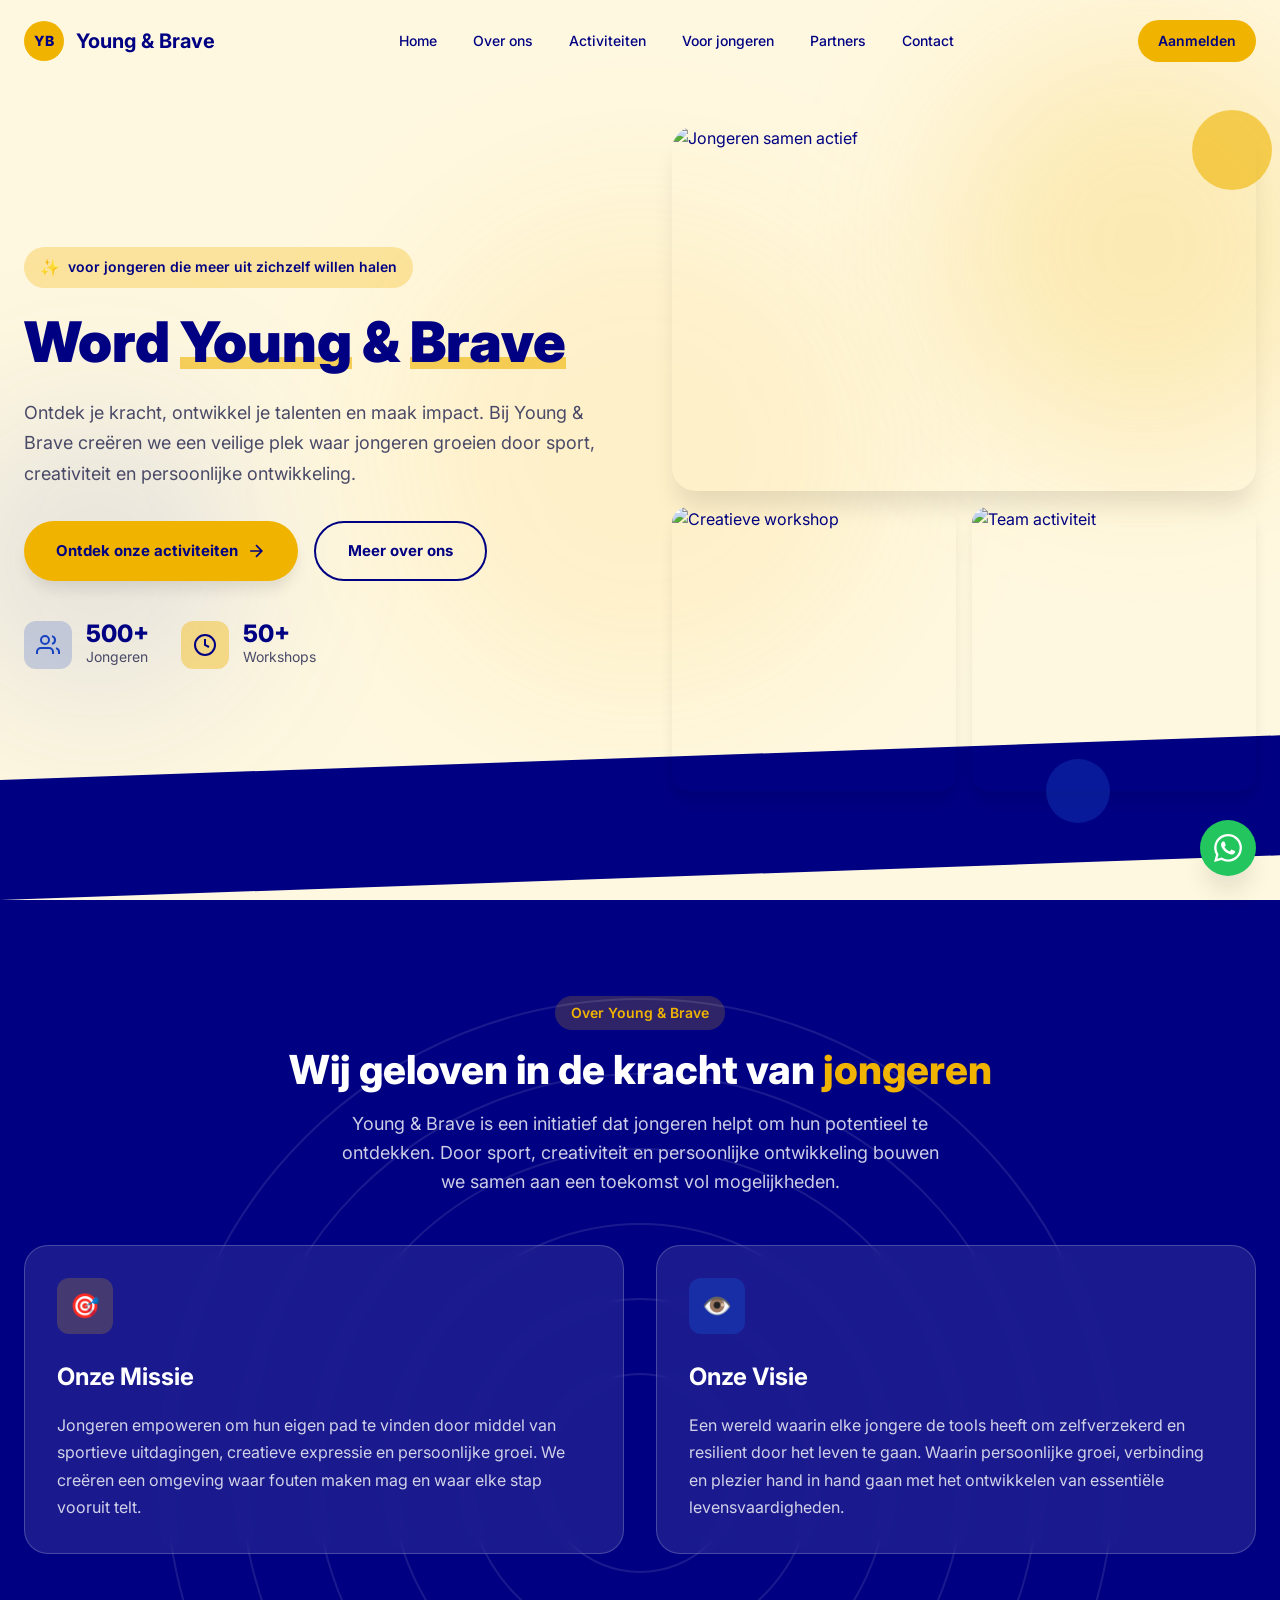
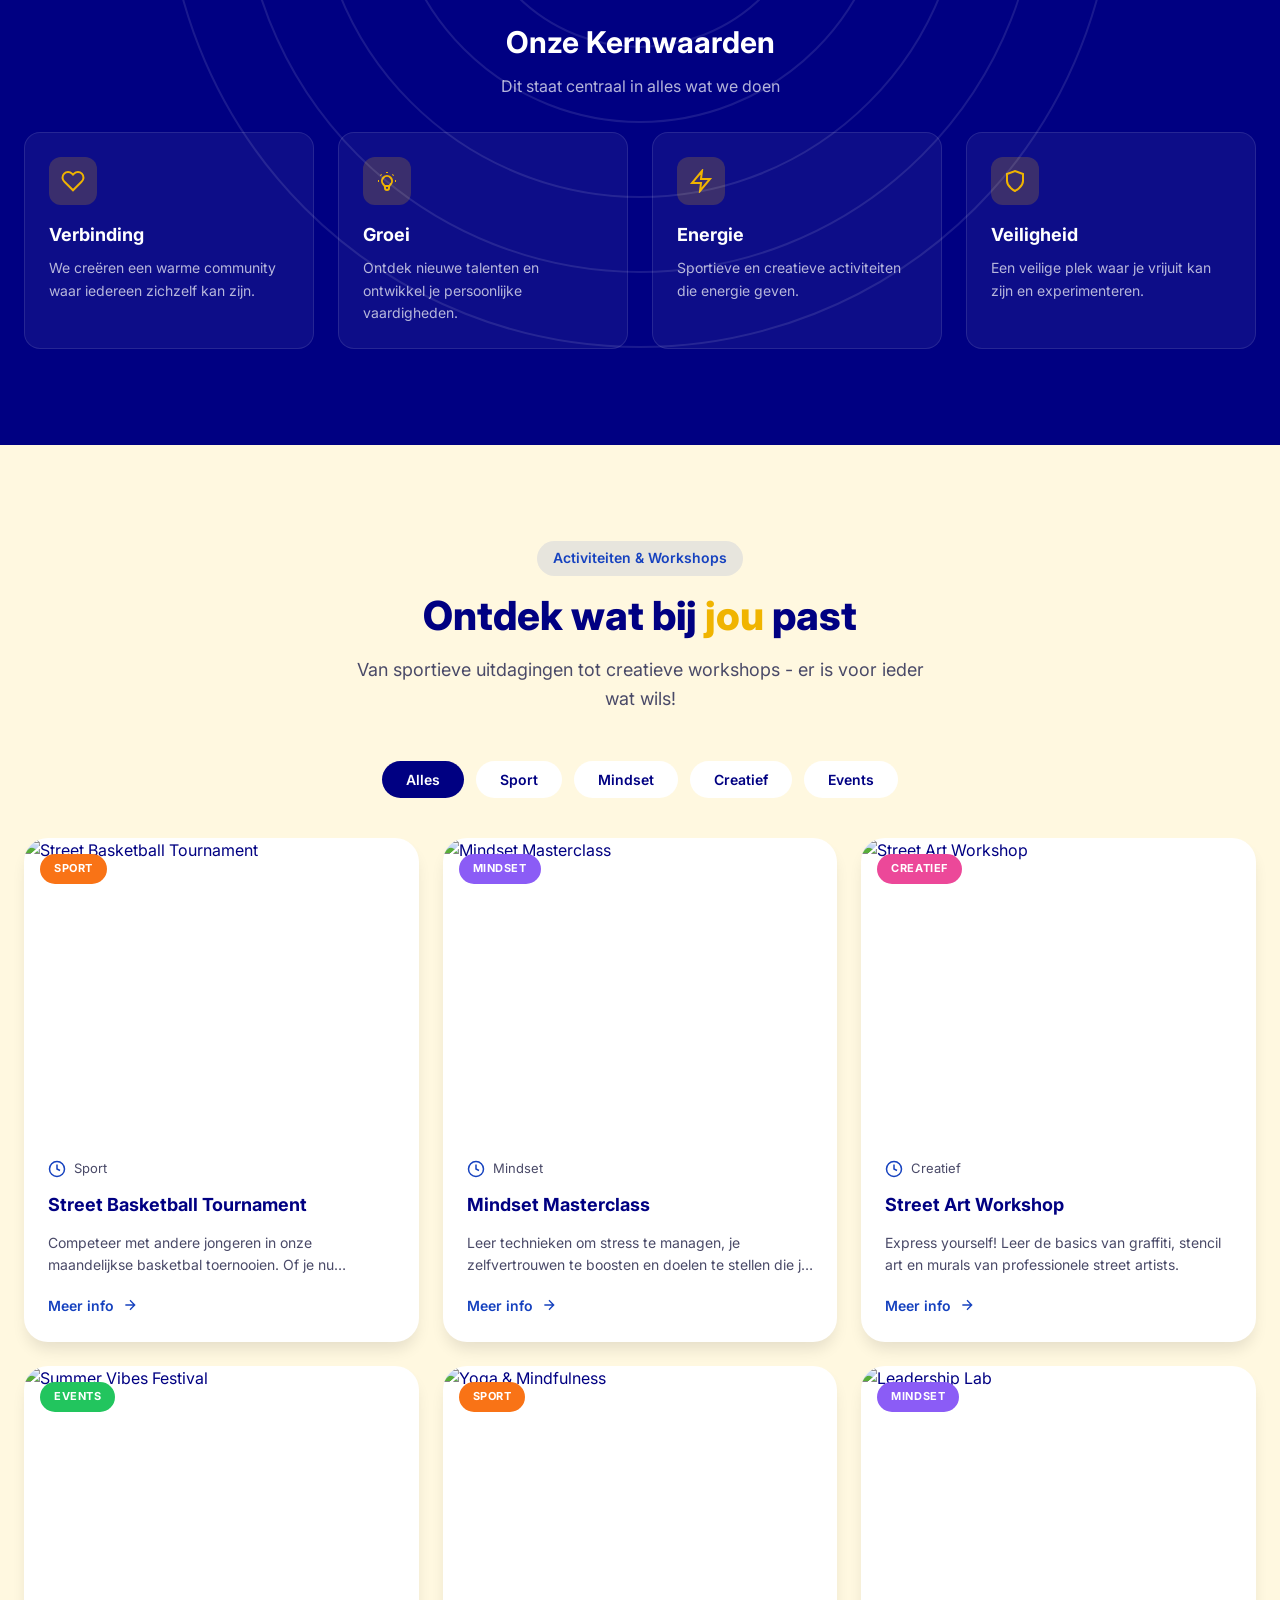
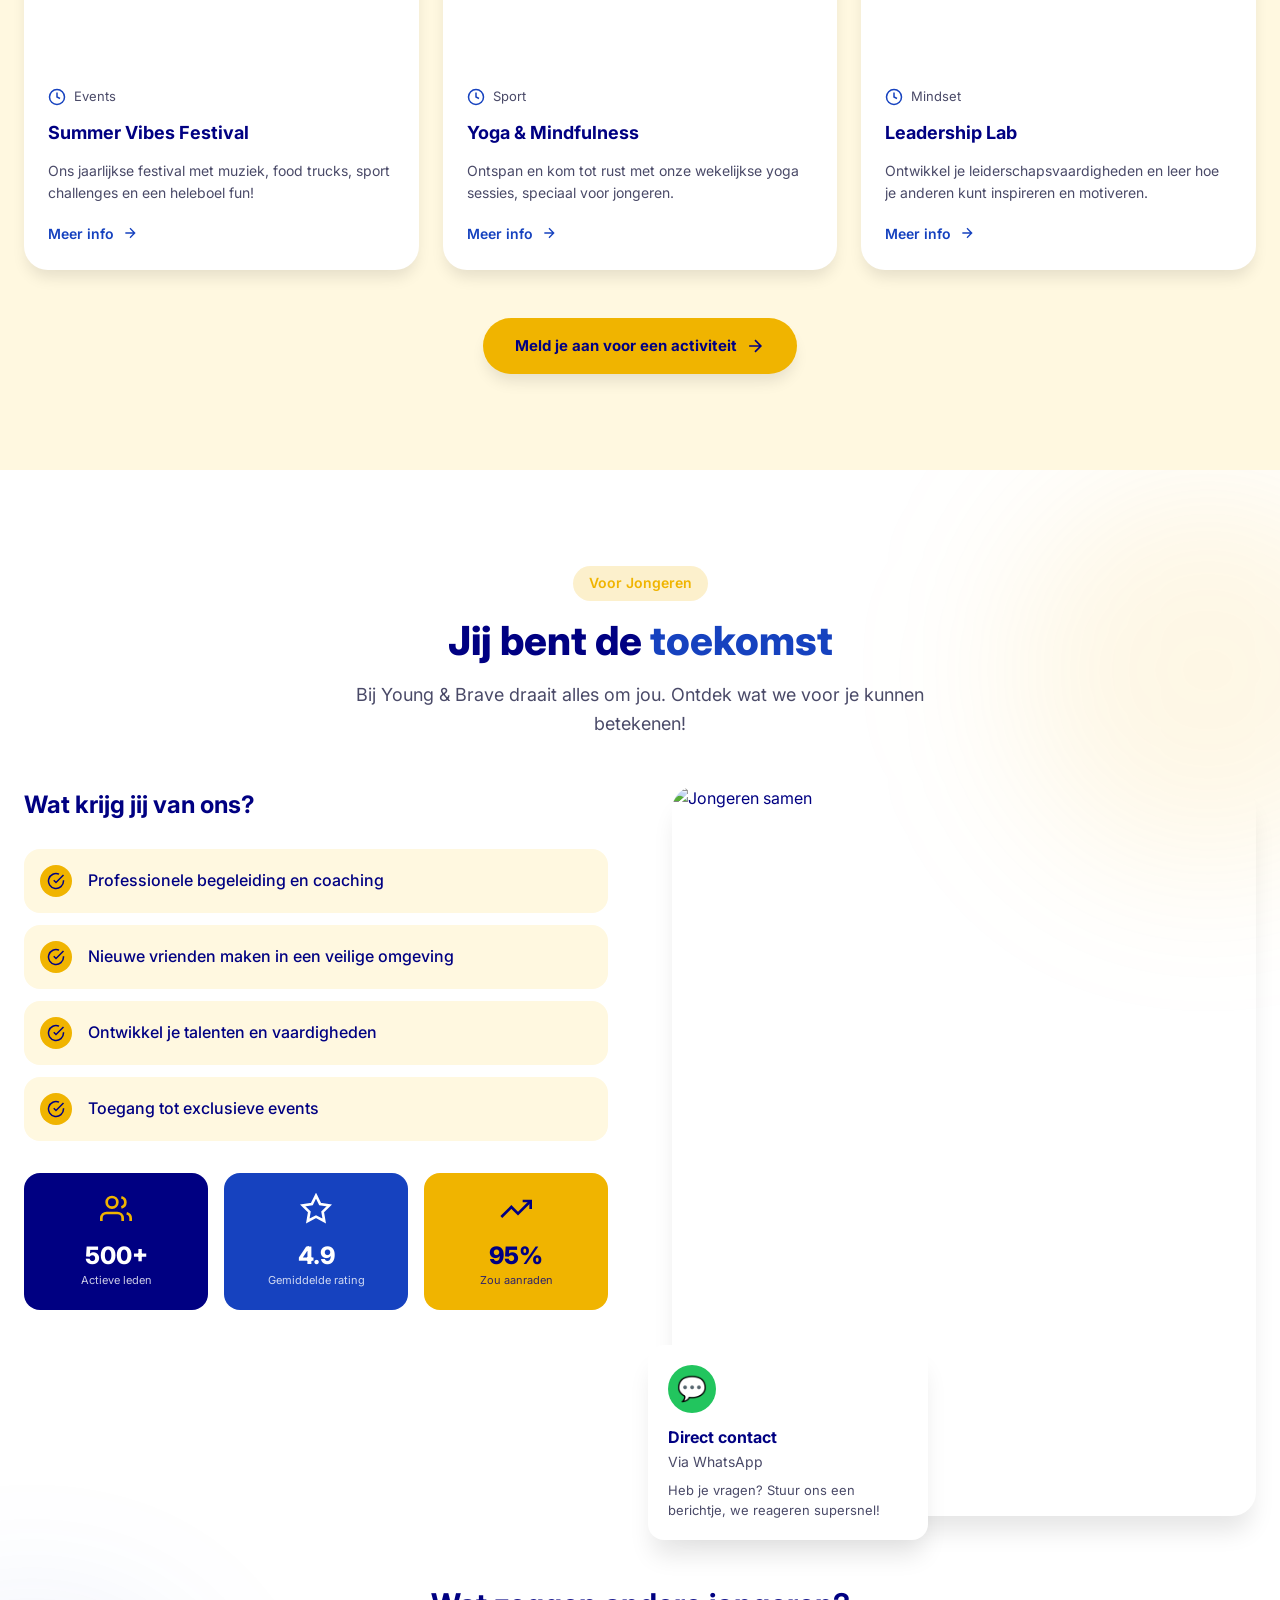
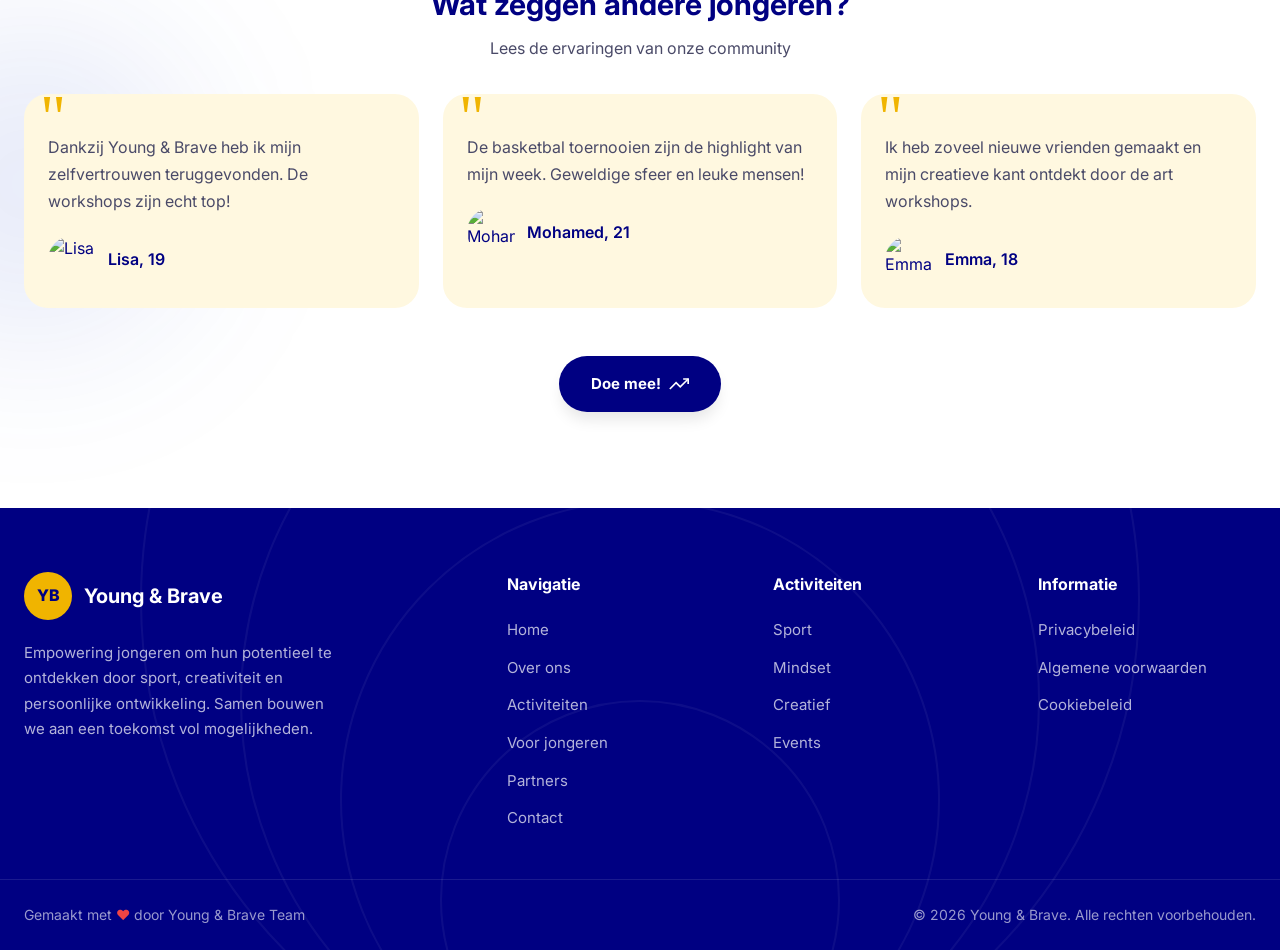
==== index.html @ 2038a85f "Add files via upload" ====
<!DOCTYPE html>
<html lang="nl">
<head>
    <meta charset="UTF-8">
    <meta name="viewport" content="width=device-width, initial-scale=1.0">
    <meta name="description" content="Young & Strong helpt jongeren met sport, mindset en creatieve workshops. Voor persoonlijke groei, zelfvertrouwen en toekomstontwikkeling.">
    <title>Young and Brave</title>

    <!-- Connecties -->
    <link rel="preconnect" href="https://fonts.googleapis.com">
    <link rel="preconnect" href="https://fonts.gstatic.com" crossorigin>
    <link href="https://fonts.googleapis.com/css2?family=Inter:wght@400;500;600;700;800;900&display=swap" rel="stylesheet">
    <link rel="stylesheet" href="style.css">
</head>
<body>
    <!-- Loading Animation -->
    <div id="loader" class="loader">
      <div class="loader-content">
        <div class="loader-logo">
          <div class="loader-circle">
            <span>YB</span>
          </div>
        </div>
        <div class="loader-text">
          <span class="loader-word">Young</span>
          <span class="loader-ampersand">&</span>
          <span class="loader-word">Brave</span>
        </div>
        <div class="loader-bar">
          <div class="loader-progress"></div>
        </div>
      </div>
    </div>
  
    <!-- Navigation -->
    <nav id="navbar" class="navbar">
      <div class="nav-container">
        <a href="index.html" class="nav-logo">
          <div class="logo-circle">YB</div>
          <span class="logo-text">Young & Brave</span>
        </a>
        
        <div class="nav-links" id="navLinks">
          <a href="index.html" class="nav-link">Home</a>
          <a href="overOns.html" class="nav-link">Over ons</a>
          <a href="activiteiten.html" class="nav-link">Activiteiten</a>
          <a href="voorJongeren.html" class="nav-link">Voor jongeren</a>
          <a href="partners.html" class="nav-link">Partners</a>
          <a href="contact.html" class="nav-link">Contact</a>
        </div>
        
        <a href="contact.html" class="nav-cta">Aanmelden</a>
        
        <button class="nav-toggle" id="navToggle" aria-label="Menu">
          <span></span>
          <span></span>
          <span></span>
        </button>
      </div>
    </nav>

    <!-- Mobile Menu -->
    <div class="mobile-menu" id="mobileMenu">
        <a href="index.html" class="mobile-link">Home</a>
        <a href="overOns.html" class="mobile-link">Over ons</a>
        <a href="activiteiten.html" class="mobile-link">Activiteiten</a>
        <a href="voorJongeren.html" class="mobile-link">Voor jongeren</a>
        <a href="partners.html" class="mobile-link">Partners</a>
        <a href="contact.html" class="mobile-link">Contact</a>
        <a href="contact.html" class="mobile-cta">Aanmelden</a>
    </div>

    <!-- Hero Section -->
  <section id="home" class="hero">
    <div class="hero-bg">
      <div class="hero-blob hero-blob-1"></div>
      <div class="hero-blob hero-blob-2"></div>
      <div class="hero-blob hero-blob-3"></div>
    </div>
    <div class="hero-diagonal"></div>
    
    <div class="container">
      <div class="hero-grid">
        <div class="hero-content">
          <div class="hero-badge">
            <span class="hero-badge-icon">✨</span>
            <span>voor jongeren die meer uit zichzelf willen halen</span>
          </div>
          
          <h1 class="hero-title">
            Word <span class="highlight">Young</span> & <span class="highlight">Brave</span>
          </h1>
          
          <p class="hero-text">
            Ontdek je kracht, ontwikkel je talenten en maak impact. Bij Young & Brave creëren we een veilige plek waar jongeren groeien door sport, creativiteit en persoonlijke ontwikkeling.
          </p>
          
          <div class="hero-buttons">
            <a href="activiteiten.html" class="btn btn-primary">
              Ontdek onze activiteiten
              <svg class="btn-icon" viewBox="0 0 24 24" fill="none" stroke="currentColor" stroke-width="2">
                <path d="M5 12h14M12 5l7 7-7 7"/>
              </svg>
            </a>
            <a href="overOns.html" class="btn btn-secondary">Meer over ons</a>
          </div>
          
          <div class="hero-stats">
            <div class="hero-stat">
              <div class="hero-stat-icon">
                <svg viewBox="0 0 24 24" fill="none" stroke="currentColor" stroke-width="2">
                  <path d="M17 21v-2a4 4 0 0 0-4-4H5a4 4 0 0 0-4 4v2"/>
                  <circle cx="9" cy="7" r="4"/>
                  <path d="M23 21v-2a4 4 0 0 0-3-3.87M16 3.13a4 4 0 0 1 0 7.75"/>
                </svg>
              </div>
              <div>
                <p class="hero-stat-number">500+</p>
                <p class="hero-stat-label">Jongeren</p>
              </div>
            </div>
            <div class="hero-stat">
              <div class="hero-stat-icon hero-stat-icon--yellow">
                <svg viewBox="0 0 24 24" fill="none" stroke="currentColor" stroke-width="2">
                  <circle cx="12" cy="12" r="10"/>
                  <path d="M12 6v6l4 2"/>
                </svg>
              </div>
              <div>
                <p class="hero-stat-number">50+</p>
                <p class="hero-stat-label">Workshops</p>
              </div>
            </div>
          </div>
        </div>
        
        <div class="hero-images">
          <div class="hero-image-grid">
            <div class="hero-image-main">
              <img src="https://images.unsplash.com/photo-1529156069898-49953e39b3ac?w=800&q=80" alt="Jongeren samen actief">
            </div>
            <div class="hero-image-small">
              <img src="https://images.unsplash.com/photo-1517486808906-6ca8b3f04846?w=400&q=80" alt="Creatieve workshop">
            </div>
            <div class="hero-image-small">
              <img src="https://images.unsplash.com/photo-1576267423445-b2e0074d68a4?w=400&q=80" alt="Team activiteit">
            </div>
          </div>
          <div class="hero-deco hero-deco-1"></div>
          <div class="hero-deco hero-deco-2"></div>
        </div>
      </div>
    </div>
  </section>

<!-- About Section -->
<section id="over-ons" class="about">
  <div class="about-rings">
    <div class="about-ring"></div>
    <div class="about-ring"></div>
    <div class="about-ring"></div>
    <div class="about-ring"></div>
    <div class="about-ring"></div>
    <div class="about-ring"></div>
  </div>
  
  <div class="container">
    <div class="section-header section-header--light">
      <span class="section-badge section-badge--yellow">Over Young & Brave</span>
      <h2 class="section-title">Wij geloven in de kracht van <span class="text-yellow">jongeren</span></h2>
      <p class="section-text">Young & Brave is een initiatief dat jongeren helpt om hun potentieel te ontdekken. Door sport, creativiteit en persoonlijke ontwikkeling bouwen we samen aan een toekomst vol mogelijkheden.</p>
    </div>
    
    <div class="about-cards">
      <div class="about-card">
        <div class="about-card-icon about-card-icon--yellow">🎯</div>
        <h3 class="about-card-title">Onze Missie</h3>
        <p class="about-card-text">Jongeren empoweren om hun eigen pad te vinden door middel van sportieve uitdagingen, creatieve expressie en persoonlijke groei. We creëren een omgeving waar fouten maken mag en waar elke stap vooruit telt.</p>
      </div>
      <div class="about-card">
        <div class="about-card-icon about-card-icon--blue">👁️</div>
        <h3 class="about-card-title">Onze Visie</h3>
        <p class="about-card-text">Een wereld waarin elke jongere de tools heeft om zelfverzekerd en resilient door het leven te gaan. Waarin persoonlijke groei, verbinding en plezier hand in hand gaan met het ontwikkelen van essentiële levensvaardigheden.</p>
      </div>
    </div>
    
    <div class="values-header">
      <h3 class="values-title">Onze Kernwaarden</h3>
      <p class="values-subtitle">Dit staat centraal in alles wat we doen</p>
    </div>
    
    <div class="values-grid">
      <div class="value-card">
        <div class="value-icon">
          <svg viewBox="0 0 24 24" fill="none" stroke="currentColor" stroke-width="2">
            <path d="M20.84 4.61a5.5 5.5 0 0 0-7.78 0L12 5.67l-1.06-1.06a5.5 5.5 0 0 0-7.78 7.78l1.06 1.06L12 21.23l7.78-7.78 1.06-1.06a5.5 5.5 0 0 0 0-7.78z"/>
          </svg>
        </div>
        <h4 class="value-title">Verbinding</h4>
        <p class="value-text">We creëren een warme community waar iedereen zichzelf kan zijn.</p>
      </div>
      <div class="value-card">
        <div class="value-icon">
          <svg viewBox="0 0 24 24" fill="none" stroke="currentColor" stroke-width="2">
            <path d="M9.663 17h4.673M12 3v1m6.364 1.636l-.707.707M21 12h-1M4 12H3m3.343-5.657l-.707-.707m2.828 9.9a5 5 0 117.072 0l-.548.547A3.374 3.374 0 0014 18.469V19a2 2 0 11-4 0v-.531c0-.895-.356-1.754-.988-2.386l-.548-.547z"/>
          </svg>
        </div>
        <h4 class="value-title">Groei</h4>
        <p class="value-text">Ontdek nieuwe talenten en ontwikkel je persoonlijke vaardigheden.</p>
      </div>
      <div class="value-card">
        <div class="value-icon">
          <svg viewBox="0 0 24 24" fill="none" stroke="currentColor" stroke-width="2">
            <polygon points="13 2 3 14 12 14 11 22 21 10 12 10 13 2"/>
          </svg>
        </div>
        <h4 class="value-title">Energie</h4>
        <p class="value-text">Sportieve en creatieve activiteiten die energie geven.</p>
      </div>
      <div class="value-card">
        <div class="value-icon">
          <svg viewBox="0 0 24 24" fill="none" stroke="currentColor" stroke-width="2">
            <path d="M12 22s8-4 8-10V5l-8-3-8 3v7c0 6 8 10 8 10z"/>
          </svg>
        </div>
        <h4 class="value-title">Veiligheid</h4>
        <p class="value-text">Een veilige plek waar je vrijuit kan zijn en experimenteren.</p>
      </div>
    </div>
  </div>
</section>

<!-- Activities Section -->
<section id="activiteiten" class="activities">
  <div class="container">
    <div class="section-header">
      <span class="section-badge section-badge--blue">Activiteiten & Workshops</span>
      <h2 class="section-title">Ontdek wat bij <span class="text-yellow">jou</span> past</h2>
      <p class="section-text">Van sportieve uitdagingen tot creatieve workshops - er is voor ieder wat wils!</p>
    </div>
    
    <div class="filter-buttons">
      <button class="filter-btn active" data-filter="all">Alles</button>
      <button class="filter-btn" data-filter="sport">Sport</button>
      <button class="filter-btn" data-filter="mindset">Mindset</button>
      <button class="filter-btn" data-filter="creatief">Creatief</button>
      <button class="filter-btn" data-filter="events">Events</button>
    </div>
    
    <div class="activities-grid" id="activitiesGrid">
      <!-- Activities will be loaded by JS -->
    </div>
    
    <div class="activities-cta">
      <a href="contact.html" class="btn btn-primary">
        Meld je aan voor een activiteit
        <svg class="btn-icon" viewBox="0 0 24 24" fill="none" stroke="currentColor" stroke-width="2">
          <path d="M5 12h14M12 5l7 7-7 7"/>
        </svg>
      </a>
    </div>
  </div>
</section>

<!-- Activity Modal -->
<div class="modal" id="activityModal">
  <div class="modal-overlay"></div>
  <div class="modal-content">
    <button class="modal-close" aria-label="Sluiten">
      <svg viewBox="0 0 24 24" fill="none" stroke="currentColor" stroke-width="2">
        <path d="M18 6L6 18M6 6l12 12"/>
      </svg>
    </button>
    <div class="modal-body" id="modalBody">
      <!-- Modal content loaded by JS -->
    </div>
  </div>
</div>

<!-- For Youth Section -->
<section id="voor-jongeren" class="for-youth">
  <div class="for-youth-bg">
    <div class="for-youth-blob for-youth-blob-1"></div>
    <div class="for-youth-blob for-youth-blob-2"></div>
  </div>
  
  <div class="container">
    <div class="section-header">
      <span class="section-badge section-badge--yellow">Voor Jongeren</span>
      <h2 class="section-title">Jij bent de <span class="text-blue">toekomst</span></h2>
      <p class="section-text">Bij Young & Brave draait alles om jou. Ontdek wat we voor je kunnen betekenen!</p>
    </div>
    
    <div class="for-youth-grid">
      <div class="benefits-section">
        <h3 class="benefits-title">Wat krijg jij van ons?</h3>
        <div class="benefits-list">
          <div class="benefit-item">
            <div class="benefit-icon">
              <svg viewBox="0 0 24 24" fill="none" stroke="currentColor" stroke-width="2">
                <path d="M22 11.08V12a10 10 0 11-5.93-9.14"/>
                <polyline points="22 4 12 14.01 9 11.01"/>
              </svg>
            </div>
            <p class="benefit-text">Professionele begeleiding en coaching</p>
          </div>
          <div class="benefit-item">
            <div class="benefit-icon">
              <svg viewBox="0 0 24 24" fill="none" stroke="currentColor" stroke-width="2">
                <path d="M22 11.08V12a10 10 0 11-5.93-9.14"/>
                <polyline points="22 4 12 14.01 9 11.01"/>
              </svg>
            </div>
            <p class="benefit-text">Nieuwe vrienden maken in een veilige omgeving</p>
          </div>
          <div class="benefit-item">
            <div class="benefit-icon">
              <svg viewBox="0 0 24 24" fill="none" stroke="currentColor" stroke-width="2">
                <path d="M22 11.08V12a10 10 0 11-5.93-9.14"/>
                <polyline points="22 4 12 14.01 9 11.01"/>
              </svg>
            </div>
            <p class="benefit-text">Ontwikkel je talenten en vaardigheden</p>
          </div>
          <div class="benefit-item">
            <div class="benefit-icon">
              <svg viewBox="0 0 24 24" fill="none" stroke="currentColor" stroke-width="2">
                <path d="M22 11.08V12a10 10 0 11-5.93-9.14"/>
                <polyline points="22 4 12 14.01 9 11.01"/>
              </svg>
            </div>
            <p class="benefit-text">Toegang tot exclusieve events</p>
          </div>
        </div>
        
        <div class="stats-row">
          <div class="stat-box stat-box--navy">
            <svg viewBox="0 0 24 24" fill="none" stroke="currentColor" stroke-width="2">
              <path d="M17 21v-2a4 4 0 0 0-4-4H5a4 4 0 0 0-4 4v2"/>
              <circle cx="9" cy="7" r="4"/>
              <path d="M23 21v-2a4 4 0 0 0-3-3.87M16 3.13a4 4 0 0 1 0 7.75"/>
            </svg>
            <p class="stat-number">500+</p>
            <p class="stat-label">Actieve leden</p>
          </div>
          <div class="stat-box stat-box--blue">
            <svg viewBox="0 0 24 24" fill="none" stroke="currentColor" stroke-width="2">
              <polygon points="12 2 15.09 8.26 22 9.27 17 14.14 18.18 21.02 12 17.77 5.82 21.02 7 14.14 2 9.27 8.91 8.26 12 2"/>
            </svg>
            <p class="stat-number">4.9</p>
            <p class="stat-label">Gemiddelde rating</p>
          </div>
          <div class="stat-box stat-box--yellow">
            <svg viewBox="0 0 24 24" fill="none" stroke="currentColor" stroke-width="2">
              <polyline points="23 6 13.5 15.5 8.5 10.5 1 18"/>
              <polyline points="17 6 23 6 23 12"/>
            </svg>
            <p class="stat-number">95%</p>
            <p class="stat-label">Zou aanraden</p>
          </div>
        </div>
      </div>
      
      <div class="for-youth-image">
        <div class="for-youth-img-wrapper">
          <img src="https://images.unsplash.com/photo-1529156069898-49953e39b3ac?w=800&q=80" alt="Jongeren samen">
        </div>
        <div class="whatsapp-card">
          <div class="whatsapp-icon">💬</div>
          <div>
            <p class="whatsapp-title">Direct contact</p>
            <p class="whatsapp-text">Via WhatsApp</p>
          </div>
          <p class="whatsapp-desc">Heb je vragen? Stuur ons een berichtje, we reageren supersnel!</p>
        </div>
      </div>
    </div>
    
    <div class="testimonials-section">
      <h3 class="testimonials-title">Wat zeggen andere jongeren?</h3>
      <p class="testimonials-subtitle">Lees de ervaringen van onze community</p>
      
      <div class="testimonials-grid">
        <div class="testimonial-card">
          <span class="testimonial-quote">"</span>
          <p class="testimonial-text">Dankzij Young & Brave heb ik mijn zelfvertrouwen teruggevonden. De workshops zijn echt top!</p>
          <div class="testimonial-author">
            <img src="https://images.unsplash.com/photo-1494790108377-be9c29b29330?w=100&q=80" alt="Lisa" class="testimonial-avatar">
            <p class="testimonial-name">Lisa, 19</p>
          </div>
        </div>
        <div class="testimonial-card">
          <span class="testimonial-quote">"</span>
          <p class="testimonial-text">De basketbal toernooien zijn de highlight van mijn week. Geweldige sfeer en leuke mensen!</p>
          <div class="testimonial-author">
            <img src="https://images.unsplash.com/photo-1507003211169-0a1dd7228f2d?w=100&q=80" alt="Mohamed" class="testimonial-avatar">
            <p class="testimonial-name">Mohamed, 21</p>
          </div>
        </div>
        <div class="testimonial-card">
          <span class="testimonial-quote">"</span>
          <p class="testimonial-text">Ik heb zoveel nieuwe vrienden gemaakt en mijn creatieve kant ontdekt door de art workshops.</p>
          <div class="testimonial-author">
            <img src="https://images.unsplash.com/photo-1438761681033-6461ffad8d80?w=100&q=80" alt="Emma" class="testimonial-avatar">
            <p class="testimonial-name">Emma, 18</p>
          </div>
        </div>
      </div>
    </div>
    
    <div class="for-youth-cta">
      <a href="contact.html" class="btn btn-navy">
        Doe mee!
        <svg class="btn-icon" viewBox="0 0 24 24" fill="none" stroke="currentColor" stroke-width="2">
          <polyline points="23 6 13.5 15.5 8.5 10.5 1 18"/>
          <polyline points="17 6 23 6 23 12"/>
        </svg>
      </a>
    </div>
  </div>
</section>


<!-- Footer -->
<footer class="footer">
  <div class="footer-rings">
    <div class="footer-ring"></div>
    <div class="footer-ring"></div>
    <div class="footer-ring"></div>
    <div class="footer-ring"></div>
  </div>
  
  <div class="container">
    <div class="footer-grid">
      <div class="footer-brand">
        <div class="footer-logo">
          <div class="footer-logo-circle">YB</div>
          <span class="footer-logo-text">Young & Brave</span>
        </div>
        <p class="footer-text">Empowering jongeren om hun potentieel te ontdekken door sport, creativiteit en persoonlijke ontwikkeling. Samen bouwen we aan een toekomst vol mogelijkheden.</p>
      </div>
      
      <div class="footer-links">
        <h4 class="footer-title">Navigatie</h4>
        <ul>
          <li><a href="index.html">Home</a></li>
          <li><a href="overOns.html">Over ons</a></li>
          <li><a href="activiteiten.html">Activiteiten</a></li>
          <li><a href="voorJongeren.html">Voor jongeren</a></li>
          <li><a href="partners.html">Partners</a></li>
          <li><a href="contact.html">Contact</a></li>
        </ul>
      </div>
      
      <div class="footer-links">
        <h4 class="footer-title">Activiteiten</h4>
        <ul>
          <li><a href="activiteiten.html">Sport</a></li>
          <li><a href="activiteiten.html">Mindset</a></li>
          <li><a href="activiteiten.html">Creatief</a></li>
          <li><a href="activiteiten.html">Events</a></li>
        </ul>
      </div>
      
      <div class="footer-links">
        <h4 class="footer-title">Informatie</h4>
        <ul>
          <li><a href="#" onclick="alert('Binnenkort beschikbaar!')">Privacybeleid</a></li>
          <li><a href="#" onclick="alert('Binnenkort beschikbaar!')">Algemene voorwaarden</a></li>
          <li><a href="#" onclick="alert('Binnenkort beschikbaar!')">Cookiebeleid</a></li>
        </ul>
      </div>
    </div>
  </div>
  
  <div class="footer-bottom">
    <div class="container">
      <div class="footer-bottom-content">
        <p class="footer-credit">
          Gemaakt met <span>❤️</span> door Young & Brave Team
        </p>
        <p class="footer-copyright">© 2026 Young & Brave. Alle rechten voorbehouden.</p>
      </div>
    </div>
  </div>
</footer>

<!-- WhatsApp Button -->
<a href="https://wa.me/31682370642?text=Hoi!%20Ik%20heb%20een%20vraag%20over%20Young%20%26%20Brave." 
   target="_blank" 
   class="whatsapp-btn" 
   aria-label="Contact via WhatsApp">
  <svg viewBox="0 0 24 24" fill="currentColor">
    <path d="M17.472 14.382c-.297-.149-1.758-.867-2.03-.967-.273-.099-.471-.148-.67.15-.197.297-.767.966-.94 1.164-.173.199-.347.223-.644.075-.297-.15-1.255-.463-2.39-1.475-.883-.788-1.48-1.761-1.653-2.059-.173-.297-.018-.458.13-.606.134-.133.298-.347.446-.52.149-.174.198-.298.298-.497.099-.198.05-.371-.025-.52-.075-.149-.669-1.612-.916-2.207-.242-.579-.487-.5-.669-.51-.173-.008-.371-.01-.57-.01-.198 0-.52.074-.792.372-.272.297-1.04 1.016-1.04 2.479 0 1.462 1.065 2.875 1.213 3.074.149.198 2.096 3.2 5.077 4.487.709.306 1.262.489 1.694.625.712.227 1.36.195 1.871.118.571-.085 1.758-.719 2.006-1.413.248-.694.248-1.289.173-1.413-.074-.124-.272-.198-.57-.347m-5.421 7.403h-.004a9.87 9.87 0 01-5.031-1.378l-.361-.214-3.741.982.998-3.648-.235-.374a9.86 9.86 0 01-1.51-5.26c.001-5.45 4.436-9.884 9.888-9.884 2.64 0 5.122 1.03 6.988 2.898a9.825 9.825 0 012.893 6.994c-.003 5.45-4.437 9.884-9.885 9.884m8.413-18.297A11.815 11.815 0 0012.05 0C5.495 0 .16 5.335.157 11.892c0 2.096.547 4.142 1.588 5.945L.057 24l6.305-1.654a11.882 11.882 0 005.683 1.448h.005c6.554 0 11.89-5.335 11.893-11.893a11.821 11.821 0 00-3.48-8.413z"/>
  </svg>
  <span class="whatsapp-tooltip">Chat met ons!</span>
</a>

<!-- scripts -->
  <script src="main.js"></script>
</body>
</html>
---- style.css ----
/* ========================================
   YOUNG & BRAVE - CSS Stylesheet
   Pure HTML/CSS/JS Version
   ======================================== */

/* CSS Variables */
:root {
  /* Colors */
  --yb-navy: #000082;
  --yb-blue: #1642BF;
  --yb-yellow: #F0B400;
  --yb-yellow-hover: #D49B00;
  --yb-cream: #FFF8E0;
  --yb-white: #FFFFFF;
  
  /* Text Colors */
  --text-dark: #1a1a2e;
  --text-medium: #4a4a68;
  --text-light: #ffffff;
  
  /* Spacing */
  --container-max: 1280px;
  --section-padding: 6rem;
  
  /* Border Radius */
  --radius-sm: 0.5rem;
  --radius-md: 0.75rem;
  --radius-lg: 1rem;
  --radius-xl: 1.5rem;
  --radius-full: 9999px;
  
  /* Shadows */
  --shadow-sm: 0 1px 2px rgba(0, 0, 0, 0.05);
  --shadow-md: 0 4px 6px -1px rgba(0, 0, 0, 0.1);
  --shadow-lg: 0 10px 15px -3px rgba(0, 0, 0, 0.1);
  --shadow-xl: 0 20px 25px -5px rgba(0, 0, 0, 0.1);
  
  /* Transitions */
  --transition-fast: 0.15s ease;
  --transition-base: 0.3s ease;
  --transition-slow: 0.5s ease;
}

/* Reset & Base */
*, *::before, *::after {
  box-sizing: border-box;
  margin: 0;
  padding: 0;
}

html {
  scroll-behavior: smooth;
}

body {
  font-family: 'Inter', -apple-system, BlinkMacSystemFont, 'Segoe UI', Roboto, sans-serif;
  background-color: var(--yb-cream);
  color: var(--yb-navy);
  line-height: 1.6;
  overflow-x: hidden;
}

img {
  max-width: 100%;
  height: auto;
  display: block;
}

a {
  text-decoration: none;
  color: inherit;
}

button {
  font-family: inherit;
  cursor: pointer;
  border: none;
  background: none;
}

/* Container */
.container {
  max-width: var(--container-max);
  margin: 0 auto;
  padding: 0 1.5rem;
}

/* ========================================
   LOADER
   ======================================== */
.loader {
  position: fixed;
  inset: 0;
  background: var(--yb-navy);
  display: flex;
  align-items: center;
  justify-content: center;
  z-index: 9999;
  transition: opacity 0.5s ease, visibility 0.5s ease;
}

.loader.hidden {
  opacity: 0;
  visibility: hidden;
  pointer-events: none;
}

.loader-content {
  text-align: center;
}

.loader-logo {
  margin-bottom: 1.5rem;
}

.loader-circle {
  width: 80px;
  height: 80px;
  background: var(--yb-yellow);
  border-radius: 50%;
  display: flex;
  align-items: center;
  justify-content: center;
  margin: 0 auto;
  animation: loaderPulse 1.25s ease-in-out infinite;
}

.loader-circle span {
  font-size: 1.75rem;
  font-weight: 800;
  color: var(--yb-navy);
}

@keyframes loaderPulse {
  0%, 100% { transform: scale(1); }
  50% { transform: scale(1.1); }
}

.loader-text {
  font-size: 2rem;
  font-weight: 800;
  color: white;
  margin-bottom: 2rem;
}

.loader-word {
  display: inline-block;
  opacity: 0;
  transform: translateY(20px);
  animation: fadeInUp 0.42s ease forwards;
}

.loader-word:nth-child(1) { animation-delay: 0.25s; }
.loader-ampersand { 
  display: inline-block;
  color: var(--yb-yellow);
  margin: 0 0.25rem;
  opacity: 0;
  animation: fadeInUp 0.42s ease forwards 0.5s;
}
.loader-word:nth-child(3) { animation-delay: 0.58s; }

@keyframes fadeInUp {
  to {
    opacity: 1;
    transform: translateY(0);
  }
}

.loader-bar {
  width: 200px;
  height: 4px;
  background: rgba(255, 255, 255, 0.2);
  border-radius: var(--radius-full);
  overflow: hidden;
  margin: 0 auto;
}

.loader-progress {
  height: 100%;
  background: var(--yb-yellow);
  border-radius: var(--radius-full);
  width: 0;
  animation: loadProgress 1.25s ease forwards 0.25s;
}

@keyframes loadProgress {
  0% { width: 0; }
  50% { width: 60%; }
  100% { width: 100%; }
}

/* ========================================
   NAVIGATION
   ======================================== */
.navbar {
  position: fixed;
  top: 0;
  left: 0;
  right: 0;
  z-index: 1000;
  padding: 1.25rem 0;
  transition: all var(--transition-base);
}

.navbar.scrolled {
  background: rgba(0, 0, 130, 0.95);
  backdrop-filter: blur(10px);
  padding: 0.75rem 0;
  box-shadow: var(--shadow-lg);
}

.nav-container {
  max-width: var(--container-max);
  margin: 0 auto;
  padding: 0 1.5rem;
  display: flex;
  align-items: center;
  justify-content: space-between;
}

.nav-logo {
  display: flex;
  align-items: center;
  gap: 0.75rem;
}

.logo-circle {
  width: 40px;
  height: 40px;
  background: var(--yb-yellow);
  border-radius: 50%;
  display: flex;
  align-items: center;
  justify-content: center;
  font-weight: 800;
  font-size: 0.875rem;
  color: var(--yb-navy);
}

.logo-text {
  font-weight: 700;
  font-size: 1.25rem;
  color: var(--yb-navy);
  transition: color var(--transition-base);
}

.navbar.scrolled .logo-text {
  color: white;
}

.nav-links {
  display: flex;
  align-items: center;
  gap: 0.25rem;
}

.nav-link {
  padding: 0.5rem 1rem;
  font-size: 0.875rem;
  font-weight: 500;
  color: var(--yb-navy);
  border-radius: var(--radius-md);
  transition: all var(--transition-fast);
}

.nav-link:hover {
  background: rgba(240, 180, 0, 0.2);
}

.navbar.scrolled .nav-link {
  color: white;
}

.navbar.scrolled .nav-link:hover {
  background: rgba(240, 180, 0, 0.3);
  color: var(--yb-navy);
}

.nav-cta {
  display: inline-flex;
  padding: 0.625rem 1.25rem;
  background: var(--yb-yellow);
  color: var(--yb-navy);
  font-weight: 600;
  font-size: 0.875rem;
  border-radius: var(--radius-full);
  transition: all var(--transition-fast);
}

.nav-cta:hover {
  background: var(--yb-yellow-hover);
}

.nav-toggle {
  display: none;
  flex-direction: column;
  gap: 5px;
  padding: 5px;
}

.nav-toggle span {
  width: 24px;
  height: 2px;
  background: var(--yb-navy);
  transition: all var(--transition-fast);
}

.navbar.scrolled .nav-toggle span {
  background: white;
}

/* Mobile Menu */
.mobile-menu {
  position: fixed;
  top: 70px;
  left: 1rem;
  right: 1rem;
  background: rgba(0, 0, 130, 0.98);
  backdrop-filter: blur(10px);
  border-radius: var(--radius-xl);
  padding: 1.5rem;
  display: flex;
  flex-direction: column;
  gap: 0.5rem;
  z-index: 999;
  opacity: 0;
  visibility: hidden;
  transform: translateY(-10px);
  transition: all var(--transition-base);
}

.mobile-menu.active {
  opacity: 1;
  visibility: visible;
  transform: translateY(0);
}

.mobile-link {
  padding: 0.875rem 1rem;
  color: white;
  font-weight: 500;
  border-radius: var(--radius-md);
  transition: background var(--transition-fast);
}

.mobile-link:hover {
  background: rgba(240, 180, 0, 0.2);
}

.mobile-cta {
  margin-top: 0.5rem;
  padding: 0.875rem 1rem;
  background: var(--yb-yellow);
  color: var(--yb-navy);
  font-weight: 600;
  text-align: center;
  border-radius: var(--radius-full);
}

/* ========================================
   BUTTONS
   ======================================== */
.btn {
  display: inline-flex;
  align-items: center;
  justify-content: center;
  gap: 0.5rem;
  padding: 1rem 2rem;
  font-weight: 700;
  font-size: 0.9375rem;
  border-radius: var(--radius-full);
  transition: all var(--transition-fast);
}

.btn svg {
  width: 20px;
  height: 20px;
}

.btn-primary {
  background: var(--yb-yellow);
  color: var(--yb-navy);
  box-shadow: var(--shadow-lg);
}

.btn-primary:hover {
  background: var(--yb-yellow-hover);
  transform: translateY(-2px);
  box-shadow: var(--shadow-xl);
}

.btn-secondary {
  border: 2px solid var(--yb-navy);
  color: var(--yb-navy);
}

.btn-secondary:hover {
  background: var(--yb-navy);
  color: white;
}

.btn-navy {
  background: var(--yb-navy);
  color: white;
  box-shadow: var(--shadow-lg);
}

.btn-navy:hover {
  background: var(--yb-blue);
  transform: translateY(-2px);
}

.btn-yellow {
  background: var(--yb-yellow);
  color: var(--yb-navy);
}

.btn-yellow:hover {
  background: var(--yb-yellow-hover);
}

.btn-outline-light {
  border: 2px solid rgba(255, 255, 255, 0.3);
  color: white;
  backdrop-filter: blur(10px);
}

.btn-outline-light:hover {
  background: rgba(255, 255, 255, 0.1);
  border-color: rgba(255, 255, 255, 0.5);
}

.btn-full {
  width: 100%;
}

/* ========================================
   SECTION HEADERS
   ======================================== */
.section-header {
  text-align: center;
  margin-bottom: 3rem;
}

.section-header--light {
  color: white;
}

.section-badge {
  display: inline-block;
  padding: 0.375rem 1rem;
  font-size: 0.875rem;
  font-weight: 600;
  border-radius: var(--radius-full);
  margin-bottom: 1rem;
}

.section-badge--yellow {
  background: rgba(240, 180, 0, 0.2);
  color: var(--yb-yellow);
}

.section-badge--blue {
  background: rgba(22, 66, 191, 0.1);
  color: var(--yb-blue);
}

.section-title {
  font-size: 2.5rem;
  font-weight: 800;
  margin-bottom: 1rem;
  line-height: 1.2;
}

.section-header--light .section-title {
  color: white;
}

.section-text {
  font-size: 1.125rem;
  color: var(--text-medium);
  max-width: 600px;
  margin: 0 auto;
}

.section-header--light .section-text {
  color: rgba(255, 255, 255, 0.8);
}

.text-yellow {
  color: var(--yb-yellow);
}

.text-blue {
  color: var(--yb-blue);
}

/* ========================================
   HERO SECTION
   ======================================== */
.hero {
  position: relative;
  min-height: 100vh;
  display: flex;
  align-items: center;
  padding-top: 5rem;
  padding-bottom: 4rem;
  overflow: hidden;
}

.hero-bg {
  position: absolute;
  inset: 0;
  pointer-events: none;
}

.hero-blob {
  position: absolute;
  border-radius: 50%;
  filter: blur(80px);
}

.hero-blob-1 {
  width: 400px;
  height: 400px;
  background: rgba(240, 180, 0, 0.2);
  top: 5%;
  right: -5%;
}

.hero-blob-2 {
  width: 320px;
  height: 320px;
  background: rgba(22, 66, 191, 0.1);
  bottom: 20%;
  left: -5%;
}

.hero-blob-3 {
  width: 500px;
  height: 500px;
  background: rgba(240, 180, 0, 0.1);
  top: 50%;
  left: 50%;
  transform: translate(-50%, -50%);
}

.hero-diagonal {
  position: absolute;
  bottom: 0;
  left: 0;
  right: 0;
  height: 120px;
  background: var(--yb-navy);
  transform: skewY(-2deg);
  transform-origin: bottom left;
}

.hero-grid {
  display: grid;
  grid-template-columns: 1fr 1fr;
  gap: 4rem;
  align-items: center;
  position: relative;
  z-index: 1;
}

.hero-content {
  max-width: 600px;
}

.hero-badge {
  display: inline-flex;
  align-items: center;
  gap: 0.5rem;
  padding: 0.5rem 1rem;
  background: rgba(240, 180, 0, 0.3);
  border-radius: var(--radius-full);
  font-size: 0.875rem;
  font-weight: 600;
  color: var(--yb-navy);
  margin-bottom: 1.5rem;
}

.hero-badge-icon {
  font-size: 1rem;
}

.hero-title {
  font-size: 3.5rem;
  font-weight: 900;
  line-height: 1.1;
  color: var(--yb-navy);
  margin-bottom: 1.5rem;
}

.hero-title .highlight {
  position: relative;
  display: inline-block;
}

.hero-title .highlight::after {
  content: '';
  position: absolute;
  bottom: 5px;
  left: 0;
  right: 0;
  height: 12px;
  background: rgba(240, 180, 0, 0.6);
  z-index: -1;
}

.hero-text {
  font-size: 1.125rem;
  color: var(--text-medium);
  margin-bottom: 2rem;
  line-height: 1.7;
}

.hero-buttons {
  display: flex;
  gap: 1rem;
  margin-bottom: 2.5rem;
  flex-wrap: wrap;
}

.hero-stats {
  display: flex;
  gap: 2rem;
}

.hero-stat {
  display: flex;
  align-items: center;
  gap: 0.875rem;
}

.hero-stat-icon {
  width: 48px;
  height: 48px;
  background: rgba(22, 66, 191, 0.2);
  border-radius: var(--radius-md);
  display: flex;
  align-items: center;
  justify-content: center;
}

.hero-stat-icon svg {
  width: 24px;
  height: 24px;
  color: var(--yb-blue);
}

.hero-stat-icon--yellow {
  background: rgba(240, 180, 0, 0.4);
}

.hero-stat-icon--yellow svg {
  color: var(--yb-navy);
}

.hero-stat-number {
  font-size: 1.5rem;
  font-weight: 800;
  color: var(--yb-navy);
  line-height: 1;
}

.hero-stat-label {
  font-size: 0.875rem;
  color: var(--text-medium);
}

/* Hero Images */
.hero-images {
  position: relative;
}

.hero-image-grid {
  display: grid;
  grid-template-columns: 1fr 1fr;
  gap: 1rem;
}

.hero-image-main {
  grid-column: span 2;
  position: relative;
  border-radius: var(--radius-xl);
  overflow: hidden;
  box-shadow: var(--shadow-xl);
}

.hero-image-main img {
  width: 100%;
  aspect-ratio: 16/10;
  object-fit: cover;
}

.hero-float-card {
  position: absolute;
  bottom: -1.5rem;
  left: -1.5rem;
  background: white;
  padding: 1rem;
  border-radius: var(--radius-lg);
  box-shadow: var(--shadow-xl);
  display: flex;
  align-items: center;
  gap: 0.875rem;
}

.float-card-icon {
  width: 48px;
  height: 48px;
  background: var(--yb-yellow);
  border-radius: 50%;
  display: flex;
  align-items: center;
  justify-content: center;
  font-size: 1.5rem;
}

.float-card-title {
  font-weight: 700;
  color: var(--yb-navy);
  font-size: 0.9375rem;
}

.float-card-text {
  font-size: 0.8125rem;
  color: var(--text-medium);
}

.hero-image-small {
  border-radius: var(--radius-lg);
  overflow: hidden;
  box-shadow: var(--shadow-lg);
}

.hero-image-small img {
  width: 100%;
  aspect-ratio: 1;
  object-fit: cover;
}

.hero-deco {
  position: absolute;
  border-radius: 50%;
}

.hero-deco-1 {
  width: 80px;
  height: 80px;
  background: var(--yb-yellow);
  opacity: 0.6;
  top: -1rem;
  right: -1rem;
}

.hero-deco-2 {
  width: 64px;
  height: 64px;
  background: var(--yb-blue);
  opacity: 0.4;
  bottom: -2rem;
  right: 25%;
}

/* ========================================
   ABOUT SECTION
   ======================================== */
.about {
  position: relative;
  padding: var(--section-padding) 0;
  background: var(--yb-navy);
  overflow: hidden;
}

.about-rings {
  position: absolute;
  inset: 0;
  pointer-events: none;
  opacity: 0.1;
}

.about-ring {
  position: absolute;
  top: 50%;
  left: 50%;
  transform: translate(-50%, -50%);
  border: 2px solid white;
  border-radius: 50%;
}

.about-ring:nth-child(1) { width: 200px; height: 200px; }
.about-ring:nth-child(2) { width: 350px; height: 350px; }
.about-ring:nth-child(3) { width: 500px; height: 500px; }
.about-ring:nth-child(4) { width: 650px; height: 650px; }
.about-ring:nth-child(5) { width: 800px; height: 800px; }
.about-ring:nth-child(6) { width: 950px; height: 950px; }

.about-cards {
  display: grid;
  grid-template-columns: repeat(2, 1fr);
  gap: 2rem;
  margin-bottom: 4rem;
}

.about-card {
  background: rgba(255, 255, 255, 0.1);
  backdrop-filter: blur(10px);
  border: 1px solid rgba(255, 255, 255, 0.2);
  border-radius: var(--radius-xl);
  padding: 2rem;
}

.about-card-icon {
  width: 56px;
  height: 56px;
  border-radius: var(--radius-md);
  display: flex;
  align-items: center;
  justify-content: center;
  font-size: 1.5rem;
  margin-bottom: 1.5rem;
}

.about-card-icon--yellow {
  background: rgba(240, 180, 0, 0.2);
}

.about-card-icon--blue {
  background: rgba(22, 66, 191, 0.5);
}

.about-card-title {
  font-size: 1.5rem;
  font-weight: 700;
  color: white;
  margin-bottom: 1rem;
}

.about-card-text {
  color: rgba(255, 255, 255, 0.8);
  line-height: 1.7;
}

.values-header {
  text-align: center;
  margin-bottom: 2rem;
}

.values-title {
  font-size: 1.875rem;
  font-weight: 700;
  color: white;
  margin-bottom: 0.5rem;
}

.values-subtitle {
  color: rgba(255, 255, 255, 0.7);
}

.values-grid {
  display: grid;
  grid-template-columns: repeat(4, 1fr);
  gap: 1.5rem;
}

.value-card {
  background: rgba(255, 255, 255, 0.05);
  border: 1px solid rgba(255, 255, 255, 0.1);
  border-radius: var(--radius-lg);
  padding: 1.5rem;
  transition: all var(--transition-base);
}

.value-card:hover {
  background: rgba(255, 255, 255, 0.1);
  border-color: rgba(240, 180, 0, 0.5);
}

.value-icon {
  width: 48px;
  height: 48px;
  background: rgba(240, 180, 0, 0.2);
  border-radius: var(--radius-md);
  display: flex;
  align-items: center;
  justify-content: center;
  margin-bottom: 1rem;
}

.value-icon svg {
  width: 24px;
  height: 24px;
  color: var(--yb-yellow);
}

.value-title {
  font-size: 1.125rem;
  font-weight: 700;
  color: white;
  margin-bottom: 0.5rem;
}

.value-text {
  font-size: 0.875rem;
  color: rgba(255, 255, 255, 0.7);
  line-height: 1.6;
}

/* ========================================
   ACTIVITIES SECTION
   ======================================== */
.activities {
  padding: var(--section-padding) 0;
  background: var(--yb-cream);
}

.filter-buttons {
  display: flex;
  justify-content: center;
  gap: 0.75rem;
  margin-bottom: 2.5rem;
  flex-wrap: wrap;
}

.filter-btn {
  padding: 0.625rem 1.5rem;
  font-weight: 600;
  font-size: 0.875rem;
  border-radius: var(--radius-full);
  background: white;
  color: var(--yb-navy);
  transition: all var(--transition-fast);
}

.filter-btn:hover {
  background: rgba(240, 180, 0, 0.2);
}

.filter-btn.active {
  background: var(--yb-navy);
  color: white;
}

.activities-grid {
  display: grid;
  grid-template-columns: repeat(3, 1fr);
  gap: 1.5rem;
}

.activity-card {
  background: white;
  border-radius: var(--radius-xl);
  overflow: hidden;
  box-shadow: var(--shadow-lg);
  transition: all var(--transition-base);
}

.activity-card:hover {
  transform: translateY(-8px);
  box-shadow: var(--shadow-xl);
}

.activity-card.hidden {
  display: none;
}

.activity-image {
  position: relative;
  overflow: hidden;
}

.activity-image img {
  width: 100%;
  aspect-ratio: 4/3;
  object-fit: cover;
  transition: transform var(--transition-slow);
}

.activity-card:hover .activity-image img {
  transform: scale(1.1);
}

.activity-category {
  position: absolute;
  top: 1rem;
  left: 1rem;
  padding: 0.375rem 0.875rem;
  font-size: 0.6875rem;
  font-weight: 700;
  text-transform: uppercase;
  letter-spacing: 0.05em;
  color: white;
  border-radius: var(--radius-full);
}

.activity-category.sport { background: #f97316; }
.activity-category.mindset { background: #8b5cf6; }
.activity-category.creatief { background: #ec4899; }
.activity-category.events { background: #22c55e; }

.activity-content {
  padding: 1.5rem;
}

.activity-meta {
  display: flex;
  align-items: center;
  gap: 0.5rem;
  margin-bottom: 0.75rem;
}

.activity-meta svg {
  width: 18px;
  height: 18px;
  color: var(--yb-blue);
}

.activity-meta span {
  font-size: 0.8125rem;
  color: var(--text-medium);
  text-transform: capitalize;
}

.activity-title {
  font-size: 1.125rem;
  font-weight: 700;
  color: var(--yb-navy);
  margin-bottom: 0.75rem;
  transition: color var(--transition-fast);
}

.activity-card:hover .activity-title {
  color: var(--yb-blue);
}

.activity-description {
  font-size: 0.875rem;
  color: var(--text-medium);
  line-height: 1.6;
  margin-bottom: 1rem;
  display: -webkit-box;
  -webkit-line-clamp: 2;
  -webkit-box-orient: vertical;
  overflow: hidden;
}

.activity-link {
  display: inline-flex;
  align-items: center;
  gap: 0.5rem;
  font-weight: 600;
  font-size: 0.875rem;
  color: var(--yb-blue);
  transition: color var(--transition-fast);
}

.activity-link:hover {
  color: var(--yb-navy);
}

.activity-link svg {
  width: 16px;
  height: 16px;
}

.activities-cta {
  text-align: center;
  margin-top: 3rem;
}

/* Modal */
.modal {
  position: fixed;
  inset: 0;
  z-index: 2000;
  display: flex;
  align-items: center;
  justify-content: center;
  padding: 1rem;
  opacity: 0;
  visibility: hidden;
  transition: all var(--transition-base);
}

.modal.active {
  opacity: 1;
  visibility: visible;
}

.modal-overlay {
  position: absolute;
  inset: 0;
  background: rgba(0, 0, 0, 0.5);
  backdrop-filter: blur(4px);
}

.modal-content {
  position: relative;
  background: white;
  border-radius: var(--radius-xl);
  max-width: 700px;
  width: 100%;
  max-height: 90vh;
  overflow-y: auto;
  transform: scale(0.95);
  transition: transform var(--transition-base);
}

.modal.active .modal-content {
  transform: scale(1);
}

.modal-content--large {
  max-width: 800px;
}

.modal-close {
  position: absolute;
  top: 1rem;
  right: 1rem;
  width: 40px;
  height: 40px;
  background: var(--yb-cream);
  border-radius: 50%;
  display: flex;
  align-items: center;
  justify-content: center;
  z-index: 10;
  transition: all var(--transition-fast);
}

.modal-close:hover {
  background: var(--yb-yellow);
}

.modal-close svg {
  width: 20px;
  height: 20px;
  color: var(--yb-navy);
}

.modal-image {
  width: 100%;
  aspect-ratio: 16/9;
  object-fit: cover;
}

.modal-body {
  padding: 1.5rem;
}

.modal-category {
  display: inline-block;
  padding: 0.375rem 0.875rem;
  font-size: 0.6875rem;
  font-weight: 700;
  text-transform: uppercase;
  color: white;
  border-radius: var(--radius-full);
  margin-bottom: 1rem;
}

.modal-title {
  font-size: 1.5rem;
  font-weight: 700;
  color: var(--yb-navy);
  margin-bottom: 1rem;
}

.modal-description {
  color: var(--text-medium);
  line-height: 1.7;
  margin-bottom: 1.5rem;
}

.modal-details {
  display: grid;
  grid-template-columns: repeat(3, 1fr);
  gap: 1rem;
  margin-bottom: 1.5rem;
}

.modal-detail {
  display: flex;
  align-items: center;
  gap: 0.75rem;
  padding: 1rem;
  background: var(--yb-cream);
  border-radius: var(--radius-lg);
}

.modal-detail svg {
  width: 20px;
  height: 20px;
  color: var(--yb-blue);
  flex-shrink: 0;
}

.modal-detail-label {
  font-size: 0.75rem;
  color: var(--text-medium);
}

.modal-detail-value {
  font-size: 0.875rem;
  font-weight: 600;
  color: var(--yb-navy);
}

/* ========================================
   FOR YOUTH SECTION
   ======================================== */
.for-youth {
  position: relative;
  padding: var(--section-padding) 0;
  background: white;
  overflow: hidden;
}

.for-youth-bg {
  position: absolute;
  inset: 0;
  pointer-events: none;
}

.for-youth-blob {
  position: absolute;
  border-radius: 50%;
  filter: blur(80px);
}

.for-youth-blob-1 {
  width: 400px;
  height: 400px;
  background: rgba(240, 180, 0, 0.1);
  top: 0;
  right: -10%;
}

.for-youth-blob-2 {
  width: 320px;
  height: 320px;
  background: rgba(22, 66, 191, 0.1);
  bottom: 10%;
  left: -10%;
}

.for-youth-grid {
  display: grid;
  grid-template-columns: 1fr 1fr;
  gap: 4rem;
  align-items: start;
  margin-bottom: 4rem;
}

.benefits-title {
  font-size: 1.5rem;
  font-weight: 700;
  color: var(--yb-navy);
  margin-bottom: 1.5rem;
}

.benefits-list {
  display: flex;
  flex-direction: column;
  gap: 0.75rem;
  margin-bottom: 2rem;
}

.benefit-item {
  display: flex;
  align-items: center;
  gap: 1rem;
  padding: 1rem;
  background: var(--yb-cream);
  border-radius: var(--radius-lg);
  transition: background var(--transition-fast);
}

.benefit-item:hover {
  background: rgba(240, 180, 0, 0.2);
}

.benefit-icon {
  width: 32px;
  height: 32px;
  background: var(--yb-yellow);
  border-radius: 50%;
  display: flex;
  align-items: center;
  justify-content: center;
  flex-shrink: 0;
}

.benefit-icon svg {
  width: 18px;
  height: 18px;
  color: var(--yb-navy);
}

.benefit-text {
  font-weight: 500;
  color: var(--yb-navy);
}

.stats-row {
  display: grid;
  grid-template-columns: repeat(3, 1fr);
  gap: 1rem;
}

.stat-box {
  text-align: center;
  padding: 1.25rem 0.75rem;
  border-radius: var(--radius-lg);
}

.stat-box svg {
  width: 32px;
  height: 32px;
  margin: 0 auto 0.75rem;
}

.stat-box--navy {
  background: var(--yb-navy);
  color: white;
}

.stat-box--navy svg {
  color: var(--yb-yellow);
}

.stat-box--blue {
  background: var(--yb-blue);
  color: white;
}

.stat-box--blue svg {
  color: white;
}

.stat-box--yellow {
  background: var(--yb-yellow);
  color: var(--yb-navy);
}

.stat-box--yellow svg {
  color: var(--yb-navy);
}

.stat-number {
  font-size: 1.5rem;
  font-weight: 800;
  line-height: 1;
  margin-bottom: 0.25rem;
}

.stat-label {
  font-size: 0.6875rem;
  opacity: 0.8;
}

.for-youth-image {
  position: relative;
}

.for-youth-img-wrapper {
  border-radius: var(--radius-xl);
  overflow: hidden;
  box-shadow: var(--shadow-xl);
}

.for-youth-img-wrapper img {
  width: 100%;
  aspect-ratio: 4/5;
  object-fit: cover;
}

.whatsapp-card {
  position: absolute;
  bottom: -1.5rem;
  left: -1.5rem;
  background: white;
  padding: 1.25rem;
  border-radius: var(--radius-lg);
  box-shadow: var(--shadow-xl);
  max-width: 280px;
}

.whatsapp-icon {
  width: 48px;
  height: 48px;
  background: #22c55e;
  border-radius: 50%;
  display: flex;
  align-items: center;
  justify-content: center;
  font-size: 1.5rem;
  margin-bottom: 0.75rem;
}

.whatsapp-title {
  font-weight: 700;
  color: var(--yb-navy);
}

.whatsapp-text {
  font-size: 0.875rem;
  color: var(--text-medium);
  margin-bottom: 0.5rem;
}

.whatsapp-desc {
  font-size: 0.8125rem;
  color: var(--text-medium);
  line-height: 1.5;
}

.testimonials-section {
  margin-bottom: 3rem;
}

.testimonials-title {
  font-size: 1.875rem;
  font-weight: 700;
  color: var(--yb-navy);
  text-align: center;
  margin-bottom: 0.5rem;
}

.testimonials-subtitle {
  text-align: center;
  color: var(--text-medium);
  margin-bottom: 2rem;
}

.testimonials-grid {
  display: grid;
  grid-template-columns: repeat(3, 1fr);
  gap: 1.5rem;
}

.testimonial-card {
  background: var(--yb-cream);
  border-radius: var(--radius-xl);
  padding: 1.5rem;
  position: relative;
}

.testimonial-quote {
  position: absolute;
  top: -0.5rem;
  left: 1rem;
  font-size: 4rem;
  color: var(--yb-yellow);
  font-family: Georgia, serif;
  line-height: 1;
}

.testimonial-text {
  color: var(--text-medium);
  line-height: 1.7;
  margin-bottom: 1.25rem;
  padding-top: 1rem;
}

.testimonial-author {
  display: flex;
  align-items: center;
  gap: 0.75rem;
}

.testimonial-avatar {
  width: 48px;
  height: 48px;
  border-radius: 50%;
  object-fit: cover;
}

.testimonial-name {
  font-weight: 600;
  color: var(--yb-navy);
}

.for-youth-cta {
  text-align: center;
}

/* ========================================
   PARTNERS SECTION
   ======================================== */
.partners {
  position: relative;
  padding: var(--section-padding) 0;
  background: var(--yb-cream);
  overflow: hidden;
}

.partners-rings {
  position: absolute;
  inset: 0;
  pointer-events: none;
  opacity: 0.05;
}

.partners-ring {
  position: absolute;
  top: 50%;
  left: 50%;
  transform: translate(-50%, -50%);
  border: 2px solid white;
  border-radius: 50%;
}

.partners-ring:nth-child(1) { width: 600px; height: 600px; }
.partners-ring:nth-child(2) { width: 800px; height: 800px; }
.partners-ring:nth-child(3) { width: 1000px; height: 1000px; }

.impact-stats {
  display: grid;
  grid-template-columns: repeat(3, 1fr);
  gap: 1.5rem;
  margin-bottom: 4rem;
}

.impact-stat {
  background: white;
  backdrop-filter: blur(10px);
  border: 1px solid rgba(0, 0, 130, 0.1);
  border-radius: var(--radius-xl);
  padding: 2rem;
  text-align: center;
}

.impact-stat svg {
  width: 40px;
  height: 40px;
  color: var(--yb-yellow);
  margin: 0 auto 1rem;
}

.impact-number {
  font-size: 3rem;
  font-weight: 800;
  color: #000082;
  line-height: 1;
  margin-bottom: 0.5rem;
}

.impact-label {
  color: rgba(0, 0, 130, 0.7);
}

.partnership-grid {
  display: grid;
  grid-template-columns: repeat(3, 1fr);
  gap: 1.5rem;
  margin-bottom: 4rem;
}

.partnership-card {
  background: white;
  backdrop-filter: blur(10px);
  border: 1px solid rgba(0, 0, 130, 0.1);
  color: #000082;
  border-radius: var(--radius-xl);
  padding: 2rem;
  transition: all var(--transition-base);
}

.partnership-card:hover {
  transform: translateY(-4px);
  background: rgba(255, 255, 255, 0.1);
  border-color: rgba(240, 180, 0, 0.5);
}

.partnership-icon {
  width: 56px;
  height: 56px;
  background: rgba(240, 180, 0, 0.2);
  border-radius: var(--radius-md);
  display: flex;
  align-items: center;
  justify-content: center;
  margin-bottom: 1.5rem;
}

.partnership-icon svg {
  width: 28px;
  height: 28px;
  color: var(--yb-yellow);
}

.partnership-title {
  font-size: 1.25rem;
  font-weight: 700;
  color: #000082;
  margin-bottom: 0.75rem;
}

.partnership-text {
  color: rgba(0, 0, 130, 0.7);
  margin-bottom: 1.25rem;
  line-height: 1.6;
}

.partnership-list {
  list-style: none;
  display: flex;
  flex-direction: column;
  gap: 0.75rem;
  color: rgba(0, 0, 130, 0.8);
}

.partnership-list li {
  display: flex;
  align-items: center;
  gap: 0.625rem;
  color: rgba(0, 0, 130, 0.8);
  font-size: 0.875rem;
}

.partnership-list svg {
  width: 16px;
  height: 16px;
  color: var(--yb-yellow);
  flex-shrink: 0;
}

.partners-story {
  margin-top: 4rem;
}

.partners-story-content {
  background: #fff8e7;
  border-radius: var(--radius-xl);
  padding: 3rem;
  text-align: center;
}

.partners-story-title {
  font-size: 1.8rem;
  font-weight: 700;
  color: #000082;
  margin-bottom: 0.25rem;
}

.partners-story-sub {
  color: #444;
  margin-bottom: 2rem;
  font-size: 0.9rem;
}

.partners-story-grid {
  display: grid;
  grid-template-columns: repeat(2, 1fr);
  gap: 1.5rem;
  text-align: left;
}
.partners-story-block {
  background: white;
  border-radius: var(--radius-lg);
  padding: 1.5rem;
  border: 1px solid rgba(0, 0, 130, 0.08);
  transition: all var(--transition-base);
}

.partners-story-block:hover {
  transform: translateY(-4px);
  background: rgba(255, 255, 255, 0.1);
  border-color: rgba(240, 180, 0, 0.5);
}

.partners-story-block h4 {
  color: #000082;
  margin-bottom: 0.75rem;
}

.partners-story-block p {
  color: #333;
  margin-bottom: 1rem;
}

.partners-story-block ul {
  padding-left: 1rem;
}

.partners-story-block li {
  margin-bottom: 0.5rem;
  color: #333;
}

.partners-cta {
  background: linear-gradient(135deg, var(--yb-blue), var(--yb-navy));
  border-radius: var(--radius-xl);
  overflow: hidden;
}

.partners-cta-content {
  display: grid;
  grid-template-columns: 1fr 1fr;
  align-items: center;
}

.partners-cta > div {
  padding: 3rem;
}

.partners-cta-title {
  font-size: 1.875rem;
  font-weight: 700;
  color: white;
  margin-bottom: 1rem;
}

.partners-cta-text {
  color: rgba(255, 255, 255, 0.8);
  margin-bottom: 1.5rem;
  line-height: 1.7;
}

.partners-cta-buttons {
  display: flex;
  gap: 1rem;
  flex-wrap: wrap;
}

.partners-cta-image {
  height: 100%;
}

.partners-cta-image img {
  width: 100%;
  height: 100%;
  object-fit: cover;
}

/* ========================================
   BACKSTORY CARDS (Over Ons pagina)
   ======================================== */
   .backstory-grid {
    display: grid;
    gap: 2rem;
    margin-bottom: 4rem;
  }
  
  .backstory-card {
    display: flex;
    align-items: center;
    background: var(--yb-white);
    color: var(--yb-navy);
    border: 1px solid rgba(0,0,130,0.1);
    border-radius: var(--radius-xl);
    overflow: hidden;
    transition: all var(--transition-base);
  }
  
  .backstory-card:hover {
    background: rgba(240,180,0,0.1);
    border-color: rgba(240,180,0,0.5);
  }
  
  .backstory-image img {
    width: 100%;
    height: 100%;
    object-fit: cover;
    border-radius: var(--radius-xl) 0 0 var(--radius-xl);
  }
  
  .backstory-text {
    padding: 2rem;
    flex: 1;
  }
  
  .backstory-text h3 {
    font-size: 1.5rem;
    font-weight: 700;
    margin-bottom: 1rem;
    color: var(--yb-navy);
  }
  
  .backstory-text p {
    font-size: 1rem;
    line-height: 1.7;
    color: var(--yb-blue);
  }
  
  .backstory-img-left {
    flex-direction: row;
  }
  
  .backstory-img-right {
    flex-direction: row-reverse;
  }
  
  @media (max-width: 992px) {
    .backstory-card {
      flex-direction: column;
    }
  
    .backstory-image img {
      border-radius: var(--radius-xl) var(--radius-xl) 0 0;
      width: 100%;
      height: auto;
    }
  
    .backstory-text {
      padding: 1.5rem;
    }
  }
  
  /* Zorg dat de sectie niet achter de navbar verdwijnt */
  .backstory {
    padding-top: calc(var(--section-padding) + 80px); /* navbar hoogte ca. 80px */
    padding-bottom: var(--section-padding);
  }
/* ========================================
   SUCCESS STORIES SECTION
   ======================================== */
.success-stories {
  position: relative;
  padding: var(--section-padding) 0;
  background: var(--yb-cream);
  overflow: hidden;
}

.success-bg {
  position: absolute;
  inset: 0;
  pointer-events: none;
}

.success-blob {
  position: absolute;
  border-radius: 50%;
  filter: blur(80px);
}

.success-blob-1 {
  width: 300px;
  height: 300px;
  background: rgba(240, 180, 0, 0.2);
  top: 5rem;
  left: -5%;
}

.success-blob-2 {
  width: 320px;
  height: 320px;
  background: rgba(22, 66, 191, 0.1);
  bottom: 20%;
  right: -5%;
}

.stories-grid {
  display: grid;
  grid-template-columns: repeat(3, 1fr);
  gap: 1.5rem;
  margin-bottom: 4rem;
}

.story-card {
  background: white;
  border-radius: var(--radius-xl);
  overflow: hidden;
  box-shadow: var(--shadow-lg);
  transition: all var(--transition-base);
}

.story-card:hover {
  transform: translateY(-8px);
  box-shadow: var(--shadow-xl);
}

.story-image {
  position: relative;
  overflow: hidden;
}

.story-image img {
  width: 100%;
  aspect-ratio: 4/3;
  object-fit: cover;
  transition: transform var(--transition-slow);
}

.story-card:hover .story-image img {
  transform: scale(1.05);
}

.story-overlay {
  position: absolute;
  inset: 0;
  background: linear-gradient(to top, rgba(0, 0, 130, 0.8), transparent);
  display: flex;
  flex-direction: column;
  justify-content: flex-end;
  padding: 1.25rem;
}

.story-name {
  font-weight: 700;
  color: white;
  font-size: 1.125rem;
}

.story-title {
  font-size: 0.875rem;
  color: rgba(255, 255, 255, 0.8);
}

.story-play {
  position: absolute;
  top: 50%;
  left: 50%;
  transform: translate(-50%, -50%);
  width: 64px;
  height: 64px;
  background: var(--yb-yellow);
  border-radius: 50%;
  display: flex;
  align-items: center;
  justify-content: center;
  box-shadow: var(--shadow-xl);
  transition: all var(--transition-fast);
}

.story-play:hover {
  transform: translate(-50%, -50%) scale(1.1);
}

.story-play svg {
  width: 28px;
  height: 28px;
  color: var(--yb-navy);
  margin-left: 4px;
}

.story-content {
  padding: 1.5rem;
}

.story-quote {
  display: flex;
  gap: 0.75rem;
  margin-bottom: 1.25rem;
}

.story-quote svg {
  width: 32px;
  height: 32px;
  color: var(--yb-yellow);
  flex-shrink: 0;
}

.story-quote p {
  color: var(--text-medium);
  font-style: italic;
  line-height: 1.6;
}

.story-stats {
  display: flex;
  gap: 1rem;
  padding-top: 1rem;
  border-top: 1px solid var(--yb-cream);
}

.story-stat {
  display: flex;
  align-items: center;
  gap: 0.375rem;
  font-size: 0.875rem;
  font-weight: 600;
  color: var(--yb-navy);
}

.story-stat svg {
  width: 16px;
  height: 16px;
}

.social-cta {
  position: relative;
  border-radius: var(--radius-xl);
  overflow: hidden;
}

.social-cta-bg {
  position: absolute;
  inset: 0;
}

.social-cta-bg img {
  width: 100%;
  height: 100%;
  object-fit: cover;
  opacity: 0.2;
}

.social-cta-bg::after {
  content: '';
  position: absolute;
  inset: 0;
  background: var(--yb-navy);
}

.social-cta-content {
  position: relative;
  text-align: center;
  padding: 4rem 2rem;
}

.social-cta-title {
  font-size: 2rem;
  font-weight: 700;
  color: white;
  margin-bottom: 1rem;
}

.social-cta-text {
  color: rgba(255, 255, 255, 0.8);
  max-width: 500px;
  margin: 0 auto 1.5rem;
  line-height: 1.7;
}

.social-cta-buttons {
  display: flex;
  justify-content: center;
  gap: 1rem;
  flex-wrap: wrap;
}

/* ========================================
   CONTACT SECTION
   ======================================== */
.contact {
  position: relative;
  padding: var(--section-padding) 0;
  background: white;
  overflow: hidden;
}

.contact-bg {
  position: absolute;
  inset: 0;
  pointer-events: none;
}

.contact-blob {
  position: absolute;
  border-radius: 50%;
  filter: blur(80px);
}

.contact-blob-1 {
  width: 400px;
  height: 400px;
  background: rgba(240, 180, 0, 0.1);
  top: 0;
  right: -10%;
}

.contact-blob-2 {
  width: 320px;
  height: 320px;
  background: rgba(22, 66, 191, 0.1);
  bottom: 10%;
  left: -10%;
}

.contact-grid {
  display: grid;
  grid-template-columns: 3fr 2fr;
  gap: 3rem;
}

.contact-form-box {
  background: var(--yb-cream);
  border-radius: var(--radius-xl);
  padding: 2rem;
}

.contact-form {
  display: flex;
  flex-direction: column;
  gap: 1.25rem;
}

.form-row {
  display: grid;
  grid-template-columns: 1fr 1fr;
  gap: 1.25rem;
}

.form-group {
  display: flex;
  flex-direction: column;
  gap: 0.5rem;
}

.form-label {
  display: flex;
  align-items: center;
  gap: 0.5rem;
  font-weight: 600;
  font-size: 0.875rem;
  color: var(--yb-navy);
}

.form-label svg {
  width: 16px;
  height: 16px;
}

.form-input,
.form-select,
.form-textarea {
  padding: 0.875rem 1rem;
  background: white;
  border: 1px solid rgba(0, 0, 130, 0.2);
  border-radius: var(--radius-md);
  font-size: 0.9375rem;
  transition: all var(--transition-fast);
}

.form-input:focus,
.form-select:focus,
.form-textarea:focus {
  outline: none;
  border-color: var(--yb-blue);
  box-shadow: 0 0 0 3px rgba(22, 66, 191, 0.1);
}

.form-textarea {
  resize: none;
  min-height: 120px;
}

.form-success {
  display: none;
  text-align: center;
  padding: 3rem 2rem;
}

.form-success.active {
  display: block;
}

.form-success-icon {
  width: 80px;
  height: 80px;
  background: #22c55e;
  border-radius: 50%;
  display: flex;
  align-items: center;
  justify-content: center;
  margin: 0 auto 1.5rem;
}

.form-success-icon svg {
  width: 40px;
  height: 40px;
  color: white;
}

.form-success-title {
  font-size: 1.5rem;
  font-weight: 700;
  color: var(--yb-navy);
  margin-bottom: 0.5rem;
}

.form-success-text {
  color: var(--text-medium);
}

.contact-info {
  display: flex;
  flex-direction: column;
  gap: 1rem;
}

.contact-info-item {
  display: flex;
  align-items: flex-start;
  gap: 1rem;
  padding: 1.25rem;
  background: var(--yb-cream);
  border-radius: var(--radius-lg);
  transition: background var(--transition-fast);
}

.contact-info-item:hover {
  background: rgba(240, 180, 0, 0.2);
}

.contact-info-icon {
  width: 48px;
  height: 48px;
  background: var(--yb-navy);
  border-radius: var(--radius-md);
  display: flex;
  align-items: center;
  justify-content: center;
  flex-shrink: 0;
}

.contact-info-icon svg {
  width: 24px;
  height: 24px;
  color: var(--yb-yellow);
}

.contact-info-title {
  font-weight: 700;
  color: var(--yb-navy);
  margin-bottom: 0.25rem;
}

.contact-info-text {
  font-size: 0.875rem;
  color: var(--text-medium);
  line-height: 1.6;
}

.social-box {
  background: var(--yb-navy);
  border-radius: var(--radius-lg);
  padding: 1.25rem;
}

.social-box-title {
  font-weight: 700;
  color: white;
  margin-bottom: 1rem;
}

.social-links {
  display: flex;
  gap: 0.75rem;
}

.social-link {
  width: 48px;
  height: 48px;
  background: rgba(255, 255, 255, 0.1);
  border-radius: var(--radius-md);
  display: flex;
  align-items: center;
  justify-content: center;
  font-size: 1.25rem;
  transition: all var(--transition-fast);
}

.social-link:hover {
  background: var(--yb-yellow);
}

/* ========================================
   FOOTER
   ======================================== */
.footer {
  position: relative;
  background: var(--yb-navy);
  padding-top: 4rem;
  overflow: hidden;
}

.footer-rings {
  position: absolute;
  bottom: 0;
  left: 0;
  right: 0;
  height: 300px;
  pointer-events: none;
  opacity: 0.05;
}

.footer-ring {
  position: absolute;
  bottom: -50%;
  left: 50%;
  transform: translateX(-50%);
  border: 2px solid white;
  border-radius: 50%;
}

.footer-ring:nth-child(1) { width: 400px; height: 400px; }
.footer-ring:nth-child(2) { width: 600px; height: 600px; }
.footer-ring:nth-child(3) { width: 800px; height: 800px; }
.footer-ring:nth-child(4) { width: 1000px; height: 1000px; }

.footer-grid {
  display: grid;
  grid-template-columns: 2fr 1fr 1fr 1fr;
  gap: 3rem;
  margin-bottom: 3rem;
}

.footer-brand {
  max-width: 320px;
}

.footer-logo {
  display: flex;
  align-items: center;
  gap: 0.75rem;
  margin-bottom: 1.25rem;
}

.footer-logo-circle {
  width: 48px;
  height: 48px;
  background: var(--yb-yellow);
  border-radius: 50%;
  display: flex;
  align-items: center;
  justify-content: center;
  font-weight: 800;
  font-size: 1rem;
  color: var(--yb-navy);
}

.footer-logo-text {
  font-weight: 700;
  font-size: 1.25rem;
  color: white;
}

.footer-text {
  color: rgba(255, 255, 255, 0.7);
  font-size: 0.9375rem;
  line-height: 1.7;
  margin-bottom: 1.5rem;
}

.footer-social {
  display: flex;
  gap: 0.75rem;
}

.footer-social a {
  width: 40px;
  height: 40px;
  background: rgba(255, 255, 255, 0.1);
  border-radius: 50%;
  display: flex;
  align-items: center;
  justify-content: center;
  font-size: 1.125rem;
  transition: all var(--transition-fast);
}

.footer-social a:hover {
  background: var(--yb-yellow);
}

.footer-title {
  font-weight: 700;
  color: white;
  margin-bottom: 1.25rem;
}

.footer-links ul {
  list-style: none;
  display: flex;
  flex-direction: column;
  gap: 0.75rem;
}

.footer-links a {
  color: rgba(255, 255, 255, 0.7);
  font-size: 0.9375rem;
  transition: color var(--transition-fast);
}

.footer-links a:hover {
  color: var(--yb-yellow);
}

.footer-bottom {
  border-top: 1px solid rgba(255, 255, 255, 0.1);
  padding: 1.5rem 0;
}

.footer-bottom-content {
  display: flex;
  align-items: center;
  justify-content: space-between;
}

.footer-credit {
  color: rgba(255, 255, 255, 0.6);
  font-size: 0.875rem;
}

.footer-credit span {
  color: #ef4444;
}

.footer-copyright {
  color: rgba(255, 255, 255, 0.6);
  font-size: 0.875rem;
}

.footer-top {
  width: 40px;
  height: 40px;
  background: var(--yb-yellow);
  border-radius: 50%;
  display: flex;
  align-items: center;
  justify-content: center;
  transition: all var(--transition-fast);
}

.footer-top:hover {
  background: var(--yb-yellow-hover);
  transform: translateY(-2px);
}

.footer-top svg {
  width: 20px;
  height: 20px;
  color: var(--yb-navy);
}

/* ========================================
   WHATSAPP BUTTON
   ======================================== */
.whatsapp-btn {
  position: fixed;
  bottom: 1.5rem;
  right: 1.5rem;
  width: 56px;
  height: 56px;
  background: #22c55e;
  border-radius: 50%;
  display: flex;
  align-items: center;
  justify-content: center;
  box-shadow: var(--shadow-xl);
  z-index: 1000;
  transition: all var(--transition-fast);
}

.whatsapp-btn:hover {
  transform: scale(1.1);
}

.whatsapp-btn svg {
  width: 28px;
  height: 28px;
  color: white;
}

.whatsapp-tooltip {
  position: absolute;
  right: calc(100% + 0.75rem);
  top: 50%;
  transform: translateY(-50%);
  padding: 0.5rem 1rem;
  background: var(--yb-navy);
  color: white;
  font-size: 0.875rem;
  font-weight: 500;
  border-radius: var(--radius-md);
  white-space: nowrap;
  opacity: 0;
  visibility: hidden;
  transition: all var(--transition-fast);
}

.whatsapp-tooltip::after {
  content: '';
  position: absolute;
  right: -4px;
  top: 50%;
  transform: translateY(-50%);
  width: 8px;
  height: 8px;
  background: var(--yb-navy);
  transform: translateY(-50%) rotate(45deg);
}

.whatsapp-btn:hover .whatsapp-tooltip {
  opacity: 1;
  visibility: visible;
}

/* ========================================
   RESPONSIVE
   ======================================== */
@media (max-width: 1024px) {
  .hero-grid {
    grid-template-columns: 1fr;
    gap: 3rem;
  }
  
  .hero-images {
    display: none;
  }
  
  .activities-grid,
  .stories-grid {
    grid-template-columns: repeat(2, 1fr);
  }
  
  .values-grid {
    grid-template-columns: repeat(2, 1fr);
  }
  
  .for-youth-grid {
    grid-template-columns: 1fr;
  }
  
  .for-youth-image {
    order: -1;
    max-width: 500px;
    margin: 0 auto;
  }
  
  .contact-grid {
    grid-template-columns: 1fr;
  }
  
  .footer-grid {
    grid-template-columns: repeat(2, 1fr);
  }
}

@media (max-width: 768px) {
  :root {
    --section-padding: 4rem;
  }
  
  .section-title {
    font-size: 2rem;
  }
  
  .hero-title {
    font-size: 2.5rem;
  }
  
  .nav-links,
  .nav-cta {
    display: none;
  }
  
  .nav-toggle {
    display: flex;
  }
  
  .hero-buttons {
    flex-direction: column;
  }
  
  .hero-stats {
    flex-direction: column;
    gap: 1rem;
  }
  
  .about-cards,
  .activities-grid,
  .values-grid,
  .impact-stats,
  .partnership-grid,
  .testimonials-grid,
  .stories-grid,
  .stats-row {
    grid-template-columns: 1fr;
  }
  
  .form-row {
    grid-template-columns: 1fr;
  }
  
  .modal-details {
    grid-template-columns: 1fr;
  }
  
  .partners-cta-content {
    grid-template-columns: 1fr;
  }
  
  .partners-cta-image {
    display: none;
  }
  
  .footer-grid {
    grid-template-columns: 1fr;
    text-align: center;
  }
  
  .footer-brand {
    max-width: 100%;
  }
  
  .footer-social {
    justify-content: center;
  }
  
  .footer-bottom-content {
    flex-direction: column;
    gap: 1rem;
    text-align: center;
  }
  
  .whatsapp-tooltip {
    display: none;
  }
}

@media (max-width: 480px) {
  .hero-title {
    font-size: 2rem;
  }
  
  .filter-buttons {
    flex-direction: column;
    align-items: stretch;
  }
  
  .filter-btn {
    width: 100%;
  }
}

/* Reduced Motion */
@media (prefers-reduced-motion: reduce) {
  *,
  *::before,
  *::after {
    animation-duration: 0.01ms !important;
    animation-iteration-count: 1 !important;
    transition-duration: 0.01ms !important;
  }
  
  html {
    scroll-behavior: auto;
  }
}
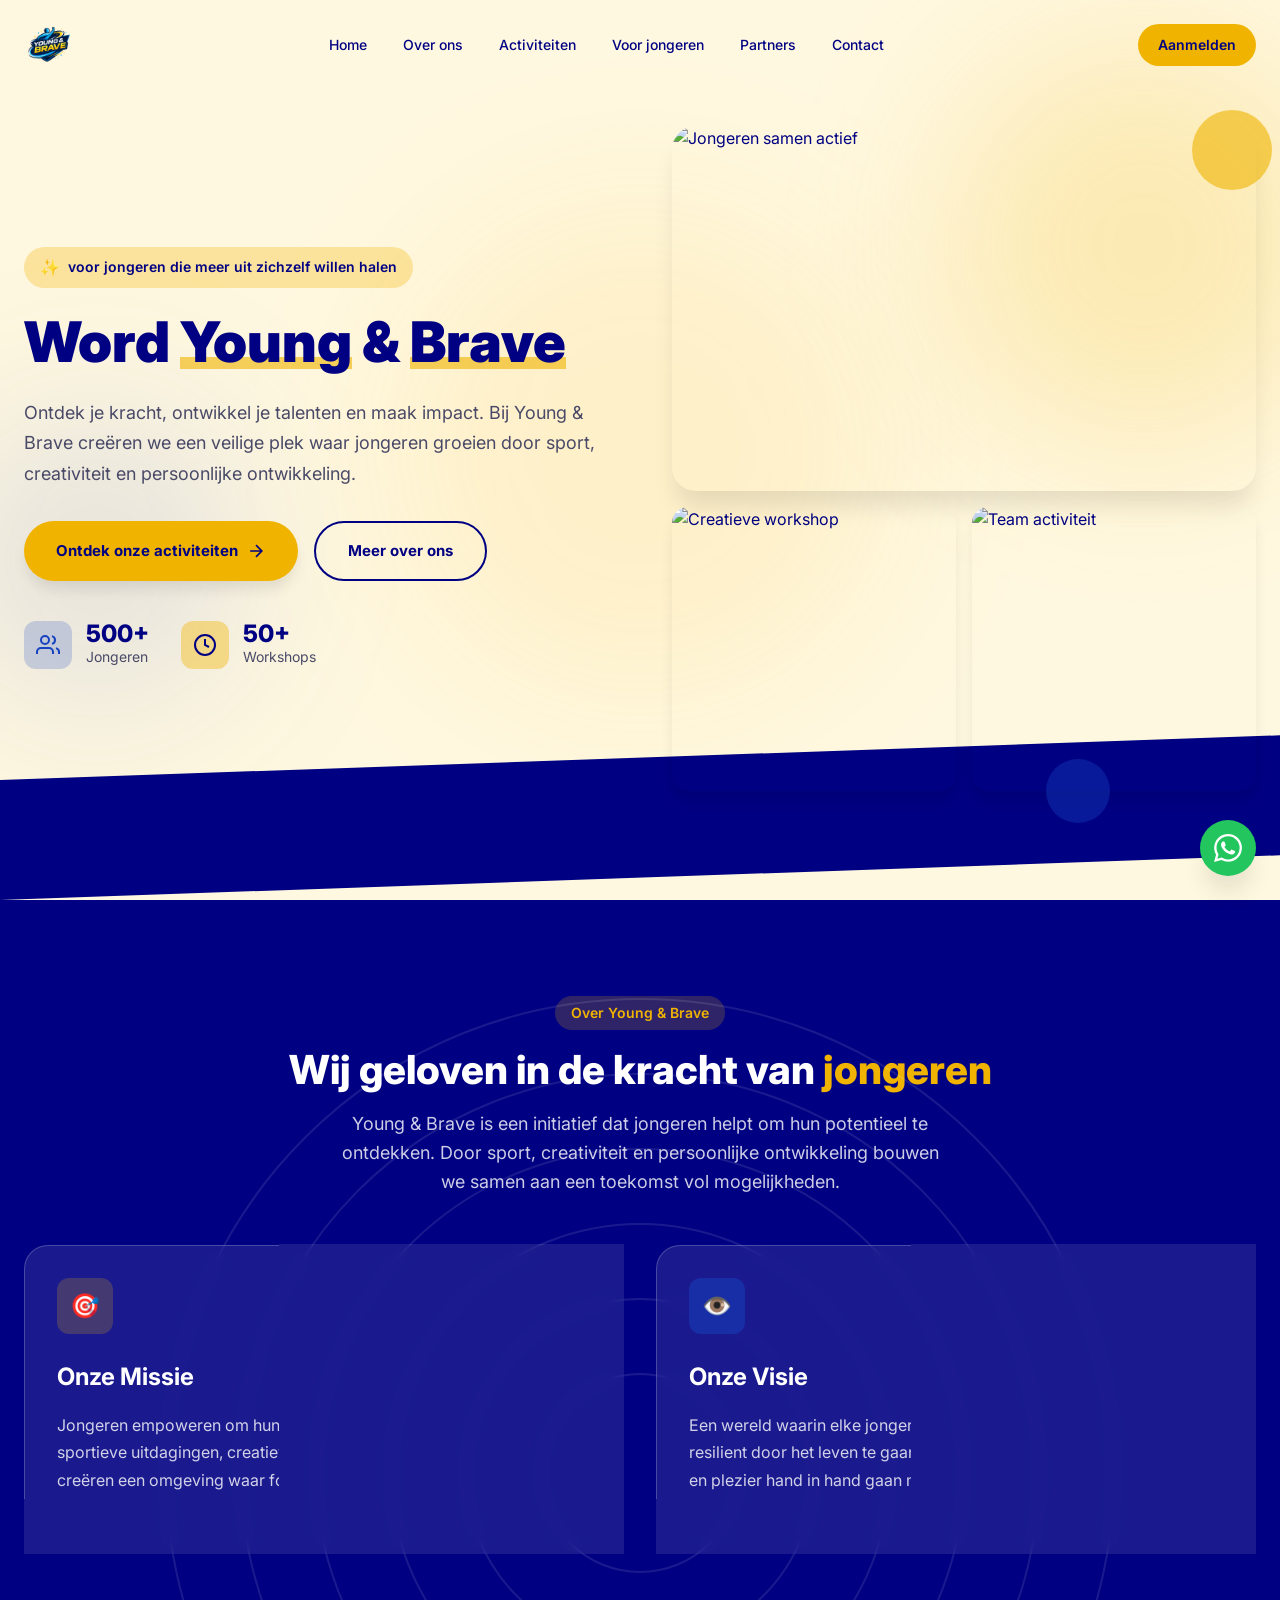
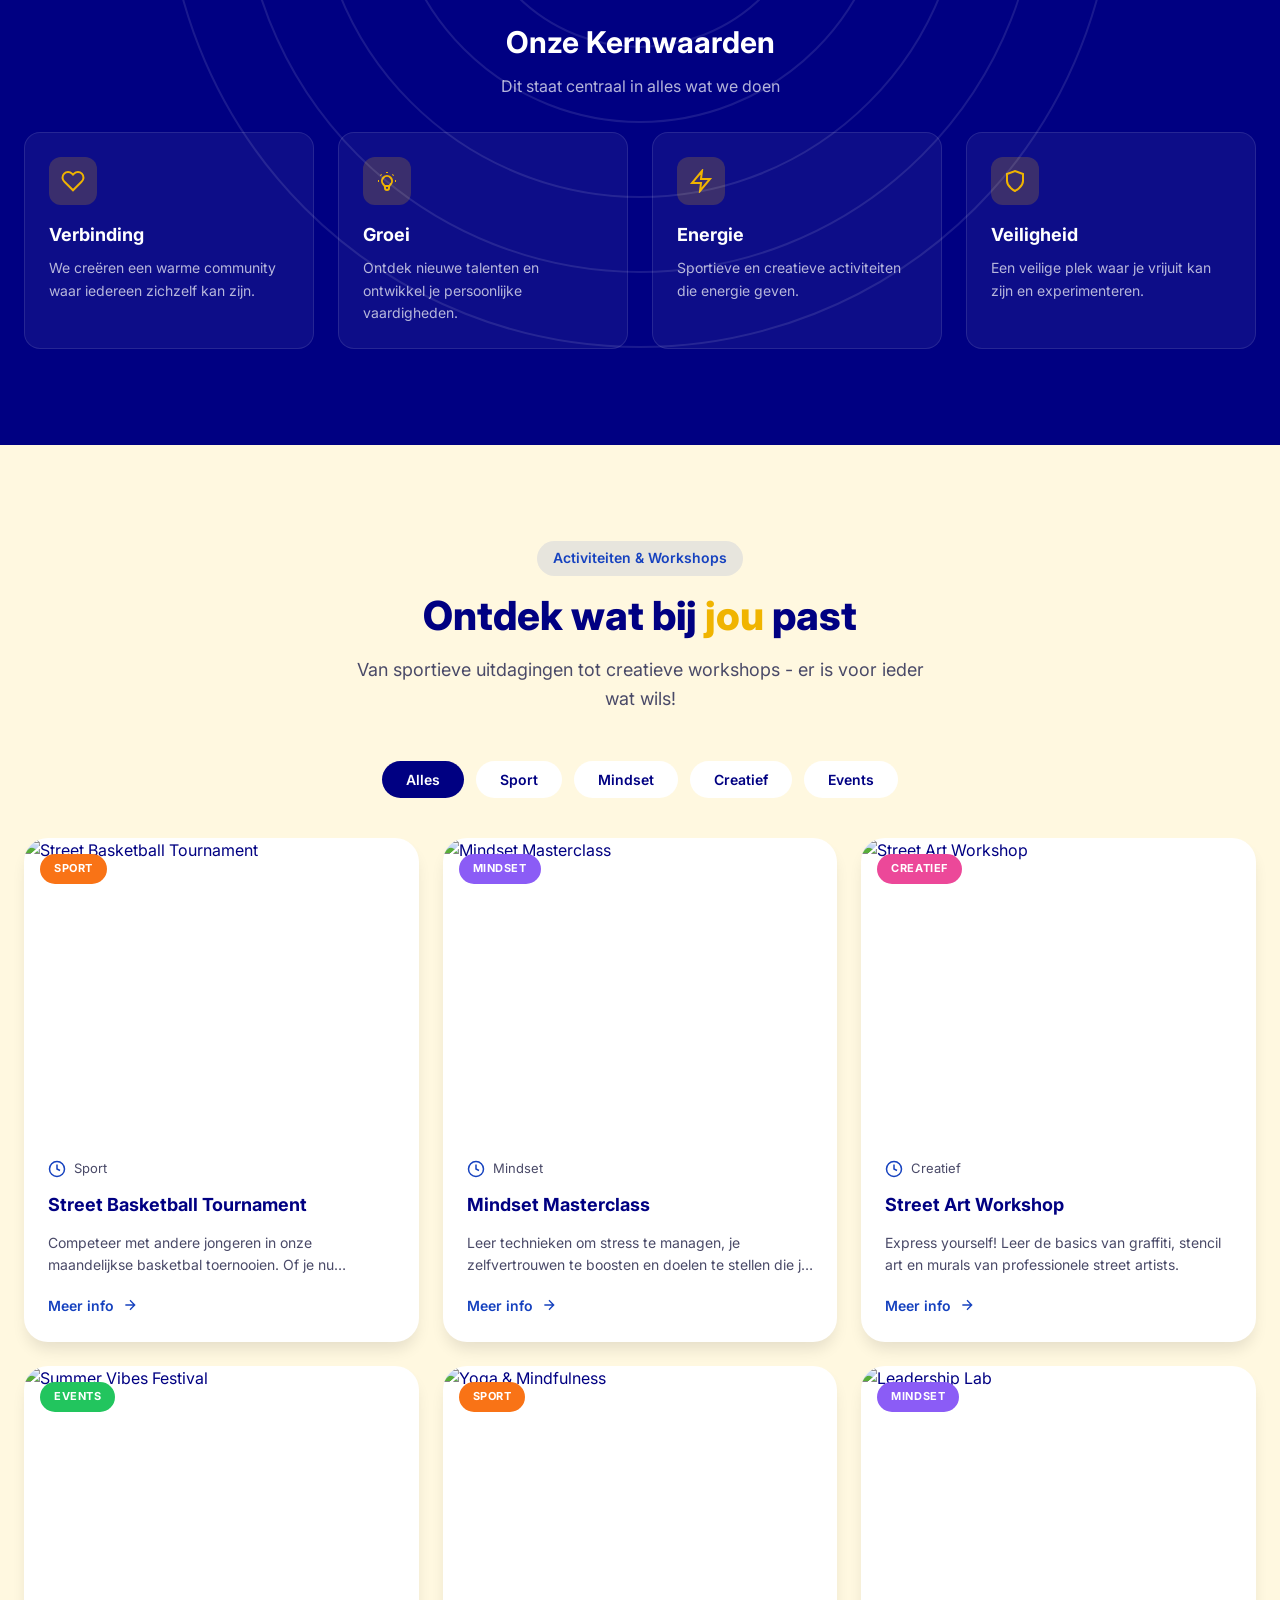
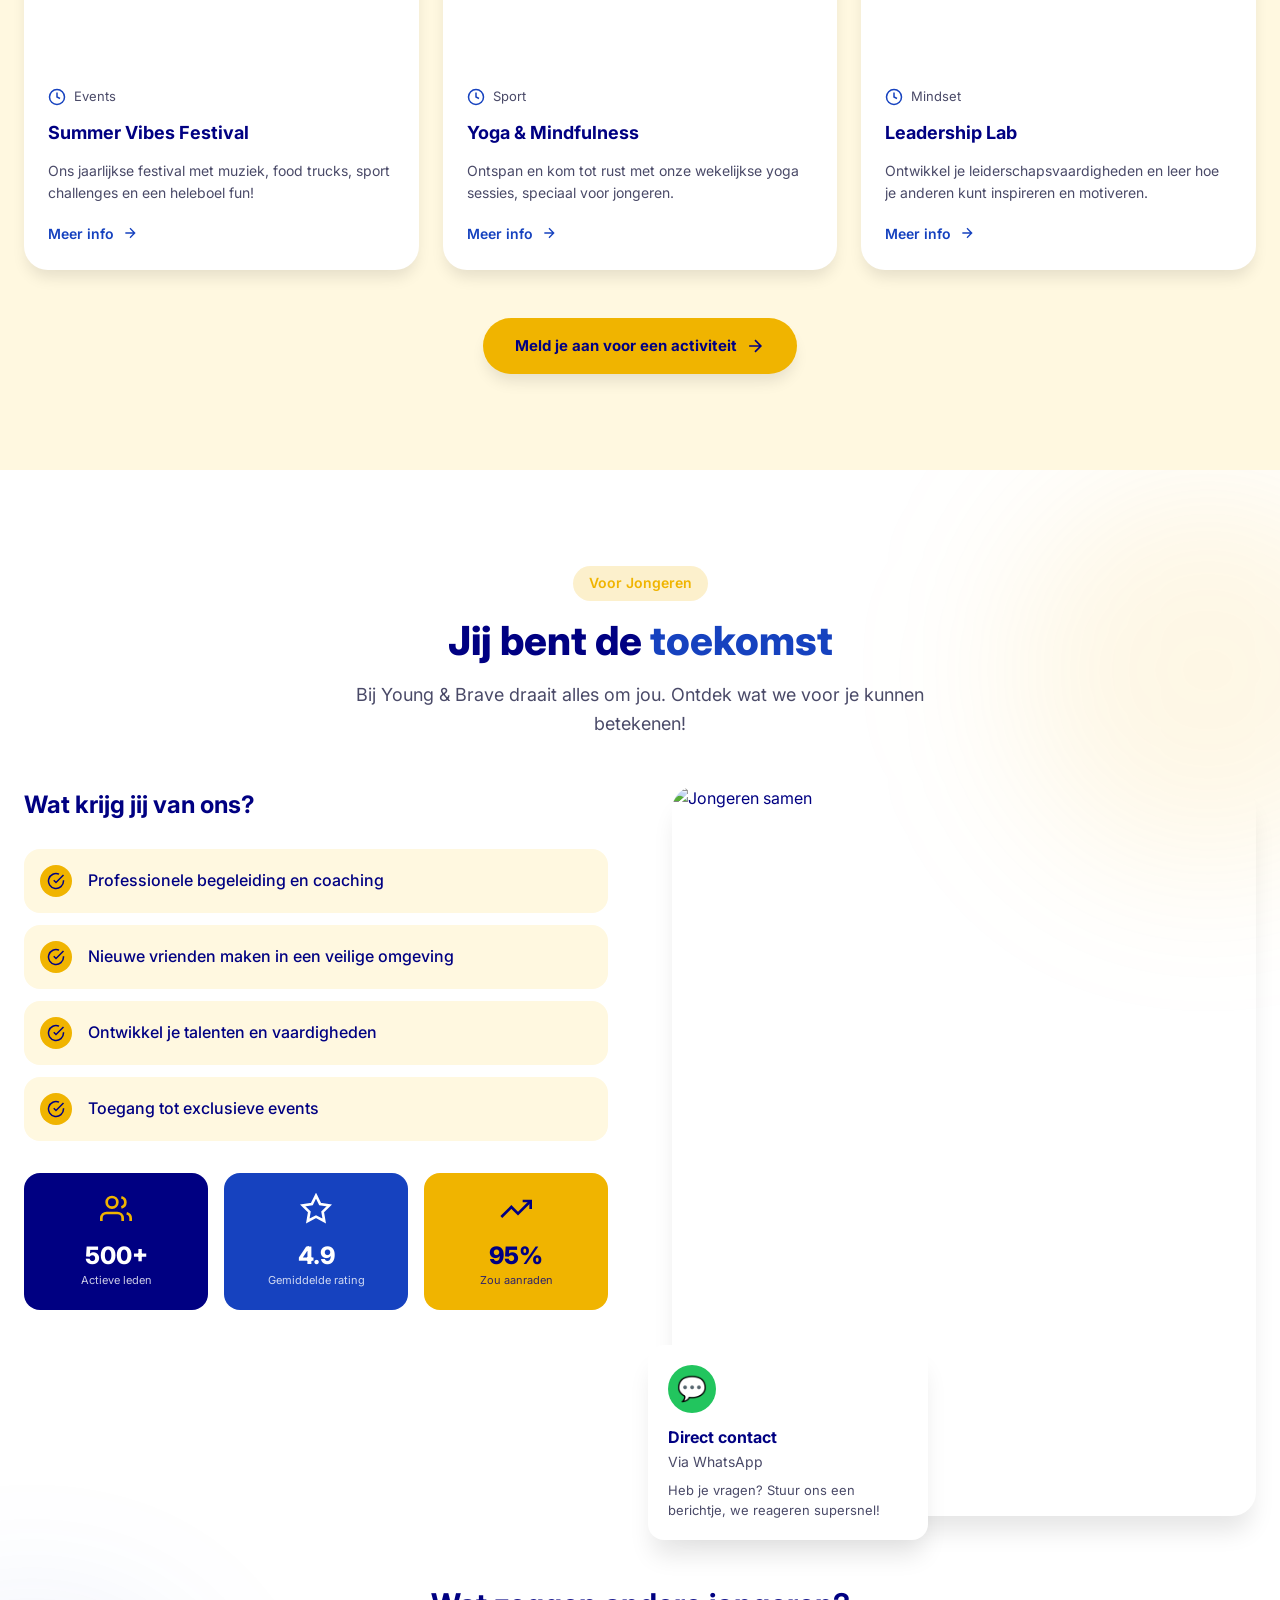
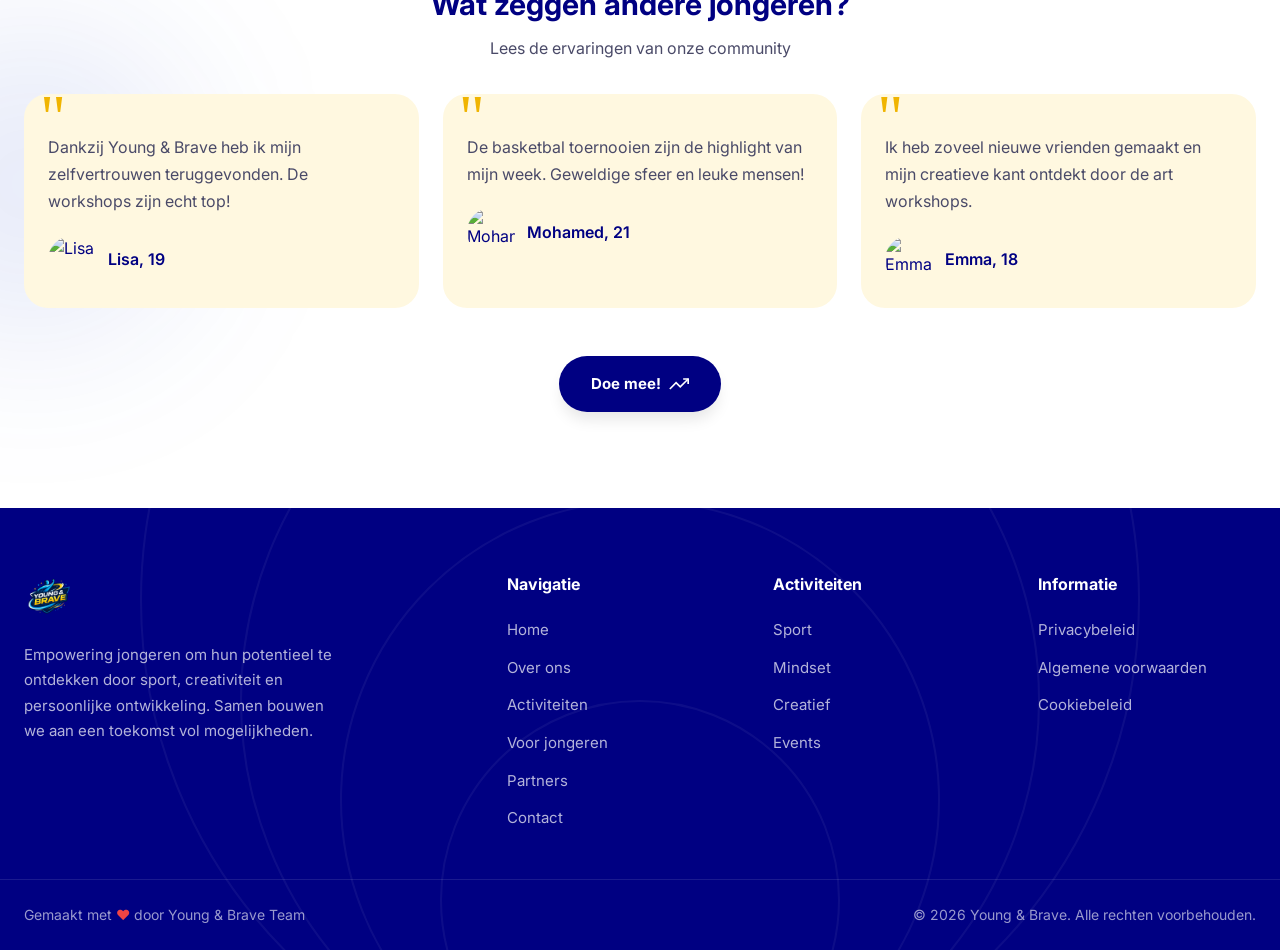
==== commit db9bfbd0: "Add files via upload" ====
--- a/index.html
+++ b/index.html
@@ -17,9 +17,7 @@
     <div id="loader" class="loader">
       <div class="loader-content">
         <div class="loader-logo">
-          <div class="loader-circle">
-            <span>YB</span>
-          </div>
+          <img src="logo.png" alt="logo" class="logo-img">
         </div>
         <div class="loader-text">
           <span class="loader-word">Young</span>
@@ -36,8 +34,7 @@
     <nav id="navbar" class="navbar">
       <div class="nav-container">
         <a href="index.html" class="nav-logo">
-          <div class="logo-circle">YB</div>
-          <span class="logo-text">Young & Brave</span>
+          <img src="logo.png" alt="logo" class="logo-img">
         </a>
         
         <div class="nav-links" id="navLinks">
@@ -434,8 +431,7 @@
     <div class="footer-grid">
       <div class="footer-brand">
         <div class="footer-logo">
-          <div class="footer-logo-circle">YB</div>
-          <span class="footer-logo-text">Young & Brave</span>
+            <img src="logo.png" alt="logo" class="logo-img">
         </div>
         <p class="footer-text">Empowering jongeren om hun potentieel te ontdekken door sport, creativiteit en persoonlijke ontwikkeling. Samen bouwen we aan een toekomst vol mogelijkheden.</p>
       </div>
--- a/style.css
+++ b/style.css
@@ -97,6 +97,7 @@
   justify-content: center;
   z-index: 9999;
   transition: opacity 0.5s ease, visibility 0.5s ease;
+  height: 100vh;
 }
 
 .loader.hidden {
@@ -109,8 +110,18 @@
   text-align: center;
 }
 
+.loader-logo img {
+  width: 80px;
+  height: auto;
+}
+
 .loader-logo {
-  margin-bottom: 1.5rem;
+  display: flex;
+  justify-content: center;
+}
+
+.loader-content {
+  text-align: center;
 }
 
 .loader-circle {
@@ -1812,6 +1823,19 @@
     .backstory-text {
       padding: 1.5rem;
     }
+
+      .partners-story-content {
+        padding: 1.5rem;
+      }
+    
+      .partners-story-grid {
+        grid-template-columns: 1fr;
+      }
+    
+      .partners-story-block {
+        padding: 1.25rem;
+      }
+    
   }
   
   /* Zorg dat de sectie niet achter de navbar verdwijnt */
@@ -2495,6 +2519,11 @@
   visibility: visible;
 }
 
+.logo-img {
+  width: 50px;
+  height: auto;
+}
+
 /* ========================================
    RESPONSIVE
    ======================================== */
